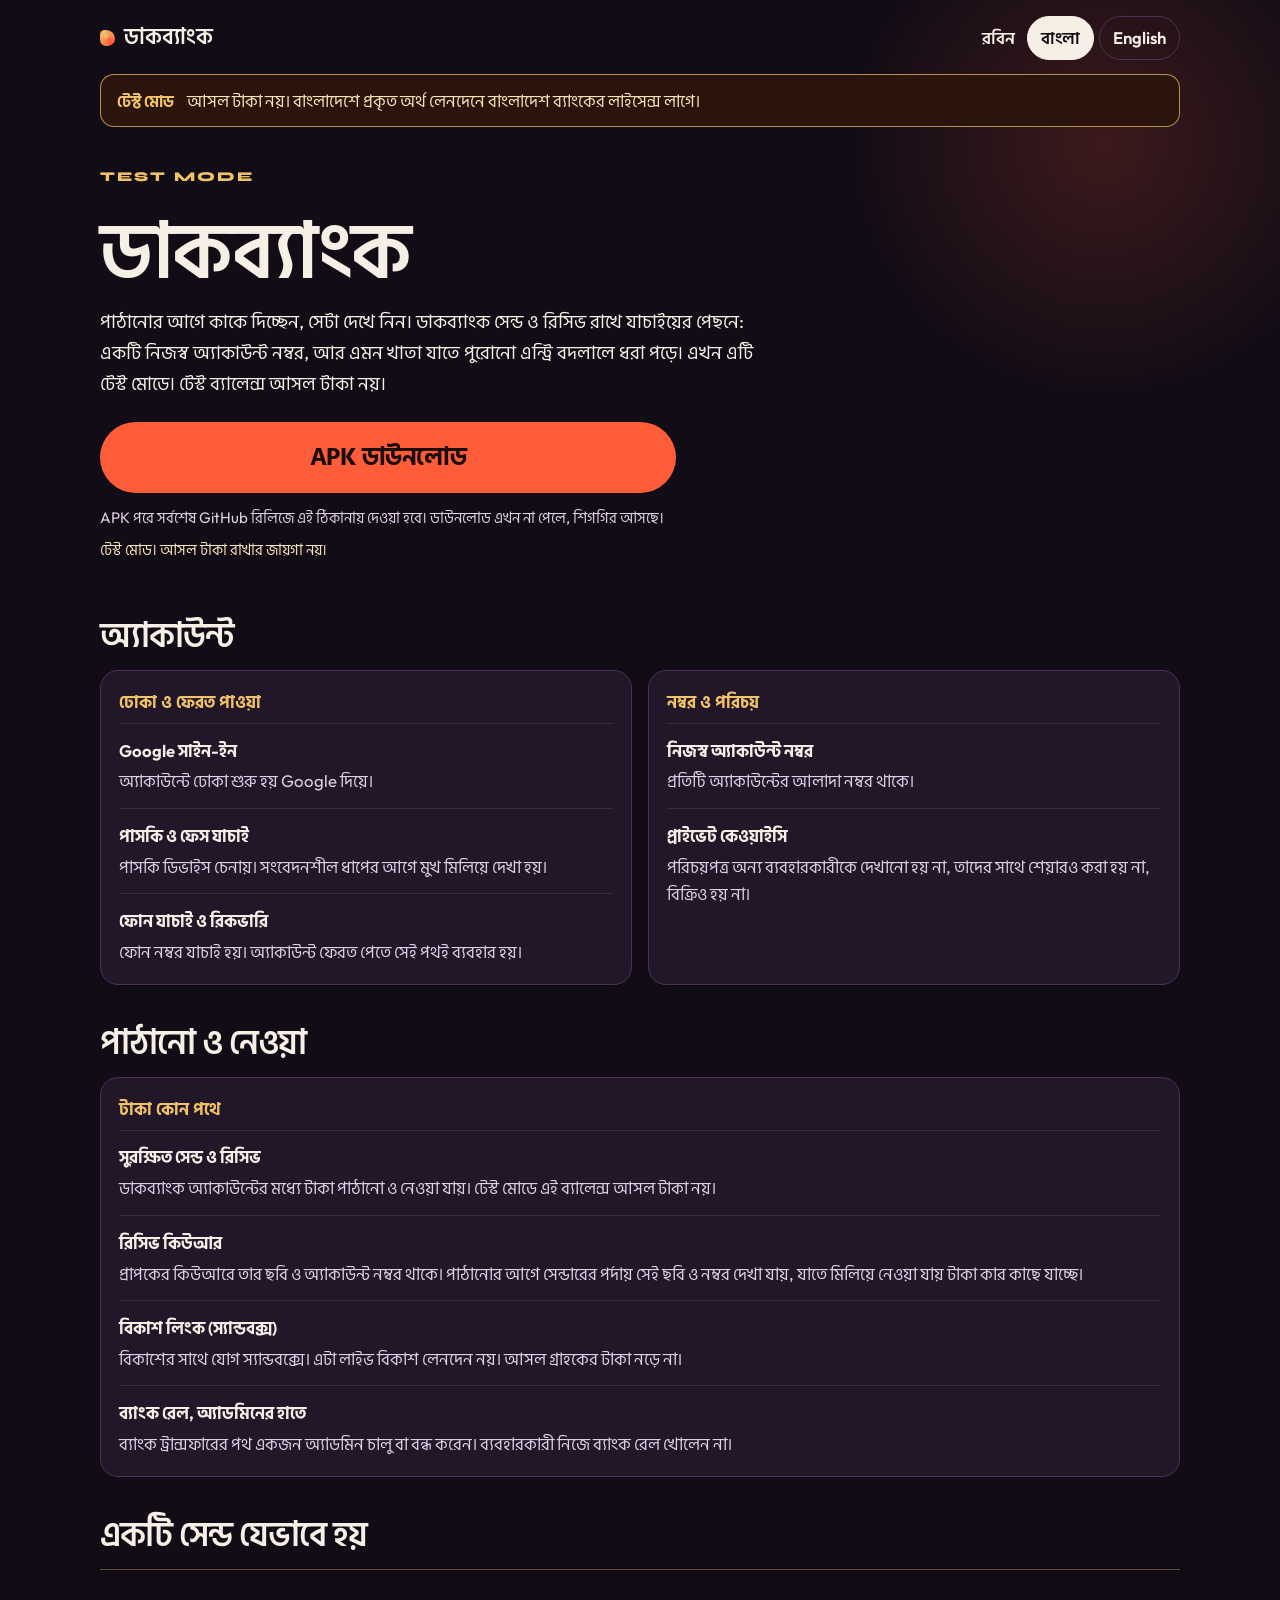
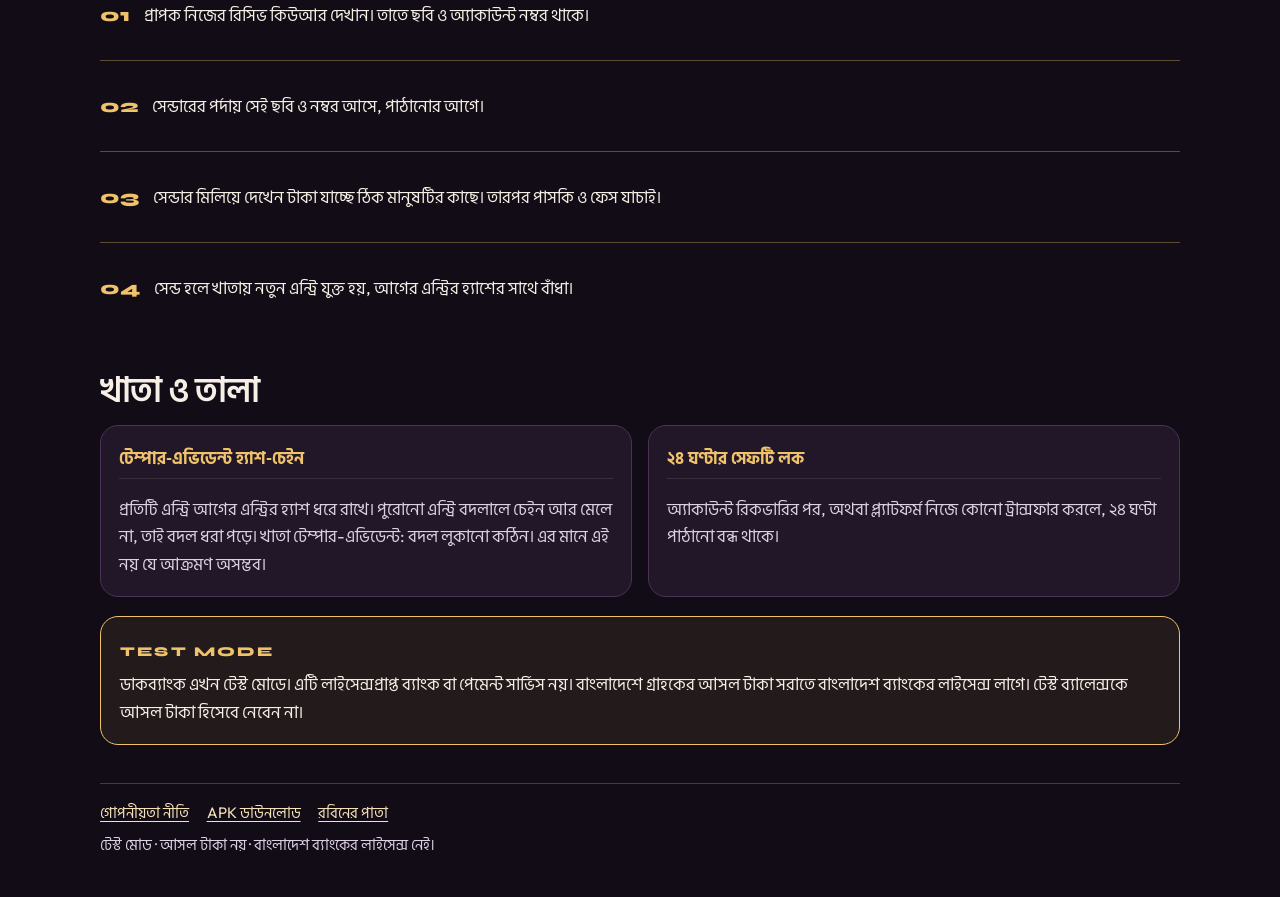
==== daqbank/index.html @ eb48aec7 "Add bilingual personal site and DaqBank pages Serve a plain HTML, CSS, and JavaScript GitHub Pages s" ====
<!DOCTYPE html>
<html lang="bn" data-lang="bn">
<head>
  <meta charset="utf-8">
  <meta name="viewport" content="width=device-width, initial-scale=1, viewport-fit=cover">
  <title>ডাকব্যাংক — টেস্ট মোড</title>
  <meta name="description" content="ডাকব্যাংক একটি টেস্ট-মোড অ্যান্ড্রয়েড অ্যাপ। আসল টাকা নয়। বাংলাদেশে প্রকৃত অর্থ লেনদেনে বাংলাদেশ ব্যাংকের লাইসেন্স লাগে।" data-desc-bn="ডাকব্যাংক একটি টেস্ট-মোড অ্যান্ড্রয়েড অ্যাপ। আসল টাকা নয়। বাংলাদেশে প্রকৃত অর্থ লেনদেনে বাংলাদেশ ব্যাংকের লাইসেন্স লাগে।" data-desc-en="DaqBank is a test-mode Android app. Not real money. Real money movement in Bangladesh needs a licence from Bangladesh Bank.">
  <meta name="referrer" content="strict-origin-when-cross-origin">
  <meta name="theme-color" content="#120c16">
  <meta name="robots" content="index,follow">
  <link rel="canonical" href="https://robinwebc.github.io/daqbank/">
  <meta property="og:type" content="website">
  <meta property="og:url" content="https://robinwebc.github.io/daqbank/">
  <meta property="og:title" content="ডাকব্যাংক — টেস্ট মোড" data-title-bn="ডাকব্যাংক — টেস্ট মোড" data-title-en="DaqBank — test mode">
  <meta property="og:description" content="ডাকব্যাংক একটি টেস্ট-মোড অ্যান্ড্রয়েড অ্যাপ। আসল টাকা নয়। বাংলাদেশে প্রকৃত অর্থ লেনদেনে বাংলাদেশ ব্যাংকের লাইসেন্স লাগে।" data-desc-bn="ডাকব্যাংক একটি টেস্ট-মোড অ্যান্ড্রয়েড অ্যাপ। আসল টাকা নয়। বাংলাদেশে প্রকৃত অর্থ লেনদেনে বাংলাদেশ ব্যাংকের লাইসেন্স লাগে।" data-desc-en="DaqBank is a test-mode Android app. Not real money. Real money movement in Bangladesh needs a licence from Bangladesh Bank.">
  <meta property="og:locale" content="bn_BD">
  <meta property="og:locale:alternate" content="en_US">
  <meta name="twitter:card" content="summary">
  <meta name="twitter:site" content="@robinwebc">
  <link rel="icon" href="favicon.svg" type="image/svg+xml">
  <link rel="preconnect" href="https://fonts.googleapis.com">
  <link rel="preconnect" href="https://fonts.gstatic.com" crossorigin>
  <link href="https://fonts.googleapis.com/css2?family=Hind+Siliguri:wght@400;500;600;700&family=Outfit:wght@400;500;600&family=Syne:wght@600;700;800&display=swap" rel="stylesheet">
  <link rel="stylesheet" href="../css/daqbank.css">
  <script>
    try {
      var saved = localStorage.getItem("robin-lang");
      if (saved === "en" || saved === "bn") {
        document.documentElement.setAttribute("data-lang", saved);
        document.documentElement.lang = saved;
      }
    } catch (e) {}
  </script>
  <script type="application/ld+json">
  {
    "@context": "https://schema.org",
    "@type": "SoftwareApplication",
    "name": "DaqBank",
    "alternateName": "ডাকব্যাংক",
    "applicationCategory": "FinanceApplication",
    "operatingSystem": "Android",
    "url": "https://robinwebc.github.io/daqbank/",
    "downloadUrl": "https://github.com/robinwebc/robinwebc.github.io/releases/latest/download/DaqBank.apk",
    "author": { "@type": "Person", "name": "Robin", "url": "https://github.com/robinwebc" },
    "description": "Test-mode Android app for sending and receiving money. Not licensed by Bangladesh Bank. Not real money.",
    "offers": { "@type": "Offer", "price": "0", "priceCurrency": "BDT" }
  }
  </script>
</head>
<body data-title-bn="ডাকব্যাংক — টেস্ট মোড" data-title-en="DaqBank — test mode">
  <a class="skip" href="#content">
    <span class="lang-bn" lang="bn">মূল অংশে যান</span>
    <span class="lang-en" lang="en">Skip to content</span>
  </a>
  <div class="wrap">
    <header class="top">
      <a class="brand" href="./">
        <span class="mark" aria-hidden="true"></span>
        <span class="lang-bn" lang="bn">ডাকব্যাংক</span>
        <span class="lang-en" lang="en">DaqBank</span>
      </a>
      <div class="top-actions">
        <a class="home-link" href="../">
          <span class="lang-bn" lang="bn">রবিন</span>
          <span class="lang-en" lang="en">Robin</span>
        </a>
        <div class="lang" role="group" aria-labelledby="lang-label">
          <span id="lang-label" class="visually-hidden">
            <span class="lang-bn" lang="bn">ভাষা</span>
            <span class="lang-en" lang="en">Language</span>
          </span>
          <button type="button" data-lang-set="bn" lang="bn" aria-pressed="true">বাংলা</button>
          <button type="button" data-lang-set="en" lang="en" aria-pressed="false">English</button>
        </div>
      </div>
    </header>

    <p class="test-banner">
      <strong>
        <span class="lang-bn" lang="bn">টেস্ট মোড</span>
        <span class="lang-en" lang="en">Test mode</span>
      </strong>
      <span>
        <span class="lang-bn" lang="bn">আসল টাকা নয়। বাংলাদেশে প্রকৃত অর্থ লেনদেনে বাংলাদেশ ব্যাংকের লাইসেন্স লাগে।</span>
        <span class="lang-en" lang="en">Not real money. Real money movement in Bangladesh needs a licence from Bangladesh Bank.</span>
      </span>
    </p>

    <main id="content">
      <section class="hero" aria-labelledby="daq-title">
        <p class="stamp">TEST MODE</p>
        <h1 id="daq-title">
          <span class="lang-bn" lang="bn">ডাকব্যাংক</span>
          <span class="lang-en" lang="en">DaqBank</span>
        </h1>
        <p class="lead">
          <span class="lang-bn" lang="bn">পাঠানোর আগে কাকে দিচ্ছেন, সেটা দেখে নিন। ডাকব্যাংক সেন্ড ও রিসিভ রাখে যাচাইয়ের পেছনে: একটি নিজস্ব অ্যাকাউন্ট নম্বর, আর এমন খাতা যাতে পুরোনো এন্ট্রি বদলালে ধরা পড়ে। এখন এটি টেস্ট মোডে। টেস্ট ব্যালেন্স আসল টাকা নয়।</span>
          <span class="lang-en" lang="en">See who you are paying before you send. DaqBank keeps send and receive behind verification, a unique account number, and a ledger that shows if an older entry was changed. It is in test mode. A test balance is not real money.</span>
        </p>
        <div class="cta" id="download">
          <a class="dl" href="https://github.com/robinwebc/robinwebc.github.io/releases/latest/download/DaqBank.apk" target="_blank" rel="noopener noreferrer" aria-describedby="dl-note dl-test">
            <span class="lang-bn" lang="bn">APK ডাউনলোড</span>
            <span class="lang-en" lang="en">Download APK</span>
          </a>
          <p class="note" id="dl-note">
            <span class="lang-bn" lang="bn">APK পরে সর্বশেষ GitHub রিলিজে এই ঠিকানায় দেওয়া হবে। ডাউনলোড এখন না পেলে, শিগগির আসছে।</span>
            <span class="lang-en" lang="en">The APK will be published on the latest GitHub release at this address. If the download is not available yet, it is coming soon.</span>
          </p>
          <p class="near" id="dl-test">
            <span class="lang-bn" lang="bn">টেস্ট মোড। আসল টাকা রাখার জায়গা নয়।</span>
            <span class="lang-en" lang="en">Test mode. Not a place to keep real money.</span>
          </p>
        </div>
      </section>

      <section aria-labelledby="account-region">
        <h2 id="account-region">
          <span class="lang-bn" lang="bn">অ্যাকাউন্ট</span>
          <span class="lang-en" lang="en">The account</span>
        </h2>
        <div class="groups">
          <article class="group">
            <h3>
              <span class="lang-bn" lang="bn">ঢোকা ও ফেরত পাওয়া</span>
              <span class="lang-en" lang="en">Entry and recovery</span>
            </h3>
            <ul>
              <li>
                <strong>
                  <span class="lang-bn" lang="bn">Google সাইন-ইন</span>
                  <span class="lang-en" lang="en">Google sign-in</span>
                </strong>
                <p>
                  <span class="lang-bn" lang="bn">অ্যাকাউন্টে ঢোকা শুরু হয় Google দিয়ে।</span>
                  <span class="lang-en" lang="en">Getting into the account starts with Google.</span>
                </p>
              </li>
              <li>
                <strong>
                  <span class="lang-bn" lang="bn">পাসকি ও ফেস যাচাই</span>
                  <span class="lang-en" lang="en">Passkey and face verification</span>
                </strong>
                <p>
                  <span class="lang-bn" lang="bn">পাসকি ডিভাইস চেনায়। সংবেদনশীল ধাপের আগে মুখ মিলিয়ে দেখা হয়।</span>
                  <span class="lang-en" lang="en">A passkey identifies the device. A face check runs before sensitive steps.</span>
                </p>
              </li>
              <li>
                <strong>
                  <span class="lang-bn" lang="bn">ফোন যাচাই ও রিকভারি</span>
                  <span class="lang-en" lang="en">Phone verification and recovery</span>
                </strong>
                <p>
                  <span class="lang-bn" lang="bn">ফোন নম্বর যাচাই হয়। অ্যাকাউন্ট ফেরত পেতে সেই পথই ব্যবহার হয়।</span>
                  <span class="lang-en" lang="en">The phone number is verified. The same path is used to recover the account.</span>
                </p>
              </li>
            </ul>
          </article>
          <article class="group">
            <h3>
              <span class="lang-bn" lang="bn">নম্বর ও পরিচয়</span>
              <span class="lang-en" lang="en">Number and identity</span>
            </h3>
            <ul>
              <li>
                <strong>
                  <span class="lang-bn" lang="bn">নিজস্ব অ্যাকাউন্ট নম্বর</span>
                  <span class="lang-en" lang="en">Unique account number</span>
                </strong>
                <p>
                  <span class="lang-bn" lang="bn">প্রতিটি অ্যাকাউন্টের আলাদা নম্বর থাকে।</span>
                  <span class="lang-en" lang="en">Each account has its own number.</span>
                </p>
              </li>
              <li>
                <strong>
                  <span class="lang-bn" lang="bn">প্রাইভেট কেওয়াইসি</span>
                  <span class="lang-en" lang="en">Private KYC</span>
                </strong>
                <p>
                  <span class="lang-bn" lang="bn">পরিচয়পত্র অন্য ব্যবহারকারীকে দেখানো হয় না, তাদের সাথে শেয়ারও করা হয় না, বিক্রিও হয় না।</span>
                  <span class="lang-en" lang="en">Identity documents are not shown to other users, not shared with them, and not sold.</span>
                </p>
              </li>
            </ul>
          </article>
        </div>
      </section>

      <section aria-labelledby="pay-region">
        <h2 id="pay-region">
          <span class="lang-bn" lang="bn">পাঠানো ও নেওয়া</span>
          <span class="lang-en" lang="en">Send and receive</span>
        </h2>
        <div class="groups">
          <article class="group wide">
            <h3>
              <span class="lang-bn" lang="bn">টাকা কোন পথে</span>
              <span class="lang-en" lang="en">How money moves</span>
            </h3>
            <ul>
              <li>
                <strong>
                  <span class="lang-bn" lang="bn">সুরক্ষিত সেন্ড ও রিসিভ</span>
                  <span class="lang-en" lang="en">Secure send and receive</span>
                </strong>
                <p>
                  <span class="lang-bn" lang="bn">ডাকব্যাংক অ্যাকাউন্টের মধ্যে টাকা পাঠানো ও নেওয়া যায়। টেস্ট মোডে এই ব্যালেন্স আসল টাকা নয়।</span>
                  <span class="lang-en" lang="en">Money can be sent and received between DaqBank accounts. In test mode that balance is not real money.</span>
                </p>
              </li>
              <li>
                <strong>
                  <span class="lang-bn" lang="bn">রিসিভ কিউআর</span>
                  <span class="lang-en" lang="en">Receive QR</span>
                </strong>
                <p>
                  <span class="lang-bn" lang="bn">প্রাপকের কিউআরে তার ছবি ও অ্যাকাউন্ট নম্বর থাকে। পাঠানোর আগে সেন্ডারের পর্দায় সেই ছবি ও নম্বর দেখা যায়, যাতে মিলিয়ে নেওয়া যায় টাকা কার কাছে যাচ্ছে।</span>
                  <span class="lang-en" lang="en">The receiver’s QR carries their photo and account number. The sender sees that photo and number before sending, so they can check who will receive the money.</span>
                </p>
              </li>
              <li>
                <strong>
                  <span class="lang-bn" lang="bn">বিকাশ লিংক (স্যান্ডবক্স)</span>
                  <span class="lang-en" lang="en">bKash link (sandbox)</span>
                </strong>
                <p>
                  <span class="lang-bn" lang="bn">বিকাশের সাথে যোগ স্যান্ডবক্সে। এটা লাইভ বিকাশ লেনদেন নয়। আসল গ্রাহকের টাকা নড়ে না।</span>
                  <span class="lang-en" lang="en">The bKash connection uses the sandbox. It is not live bKash money movement. Real customer funds do not move.</span>
                </p>
              </li>
              <li>
                <strong>
                  <span class="lang-bn" lang="bn">ব্যাংক রেল, অ্যাডমিনের হাতে</span>
                  <span class="lang-en" lang="en">Bank rails, controlled by an admin</span>
                </strong>
                <p>
                  <span class="lang-bn" lang="bn">ব্যাংক ট্রান্সফারের পথ একজন অ্যাডমিন চালু বা বন্ধ করেন। ব্যবহারকারী নিজে ব্যাংক রেল খোলেন না।</span>
                  <span class="lang-en" lang="en">An administrator turns bank transfer paths on or off. Users do not open those rails themselves.</span>
                </p>
              </li>
            </ul>
          </article>
        </div>
        <h2>
          <span class="lang-bn" lang="bn">একটি সেন্ড যেভাবে হয়</span>
          <span class="lang-en" lang="en">How a send works</span>
        </h2>
        <ol class="steps">
          <li>
            <span class="n">01</span>
            <p>
              <span class="lang-bn" lang="bn">প্রাপক নিজের রিসিভ কিউআর দেখান। তাতে ছবি ও অ্যাকাউন্ট নম্বর থাকে।</span>
              <span class="lang-en" lang="en">The receiver shows their receive QR. It carries their photo and account number.</span>
            </p>
          </li>
          <li>
            <span class="n">02</span>
            <p>
              <span class="lang-bn" lang="bn">সেন্ডারের পর্দায় সেই ছবি ও নম্বর আসে, পাঠানোর আগে।</span>
              <span class="lang-en" lang="en">That photo and number appear on the sender’s screen, before the send.</span>
            </p>
          </li>
          <li>
            <span class="n">03</span>
            <p>
              <span class="lang-bn" lang="bn">সেন্ডার মিলিয়ে দেখেন টাকা যাচ্ছে ঠিক মানুষটির কাছে। তারপর পাসকি ও ফেস যাচাই।</span>
              <span class="lang-en" lang="en">The sender checks the money is going to the right person. Then passkey and face verification.</span>
            </p>
          </li>
          <li>
            <span class="n">04</span>
            <p>
              <span class="lang-bn" lang="bn">সেন্ড হলে খাতায় নতুন এন্ট্রি যুক্ত হয়, আগের এন্ট্রির হ্যাশের সাথে বাঁধা।</span>
              <span class="lang-en" lang="en">After the send, the ledger adds an entry tied to the hash of the previous one.</span>
            </p>
          </li>
        </ol>
      </section>

      <section aria-labelledby="book-region">
        <h2 id="book-region">
          <span class="lang-bn" lang="bn">খাতা ও তালা</span>
          <span class="lang-en" lang="en">Ledger and lock</span>
        </h2>
        <div class="groups">
          <article class="group">
            <h3>
              <span class="lang-bn" lang="bn">টেম্পার-এভিডেন্ট হ্যাশ-চেইন</span>
              <span class="lang-en" lang="en">Tamper-evident hash chain</span>
            </h3>
            <ul>
              <li>
                <p>
                  <span class="lang-bn" lang="bn">প্রতিটি এন্ট্রি আগের এন্ট্রির হ্যাশ ধরে রাখে। পুরোনো এন্ট্রি বদলালে চেইন আর মেলে না, তাই বদল ধরা পড়ে। খাতা টেম্পার-এভিডেন্ট: বদল লুকানো কঠিন। এর মানে এই নয় যে আক্রমণ অসম্ভব।</span>
                  <span class="lang-en" lang="en">Each entry stores a hash tied to the previous entry. Change an older entry and the chain no longer matches, so the change can be seen. The ledger is tamper-evident: a change is hard to hide. That does not mean an attack is impossible.</span>
                </p>
              </li>
            </ul>
          </article>
          <article class="group">
            <h3>
              <span class="lang-bn" lang="bn">২৪ ঘণ্টার সেফটি লক</span>
              <span class="lang-en" lang="en">24-hour safety lock</span>
            </h3>
            <ul>
              <li>
                <p>
                  <span class="lang-bn" lang="bn">অ্যাকাউন্ট রিকভারির পর, অথবা প্ল্যাটফর্ম নিজে কোনো ট্রান্সফার করলে, ২৪ ঘণ্টা পাঠানো বন্ধ থাকে।</span>
                  <span class="lang-en" lang="en">After account recovery, or after a transfer carried out by the platform, sending stays locked for 24 hours.</span>
                </p>
              </li>
            </ul>
          </article>
        </div>
        <div class="callout">
          <p>
            <strong class="stamp">TEST MODE</strong>
          </p>
          <p>
            <span class="lang-bn" lang="bn">ডাকব্যাংক এখন টেস্ট মোডে। এটি লাইসেন্সপ্রাপ্ত ব্যাংক বা পেমেন্ট সার্ভিস নয়। বাংলাদেশে গ্রাহকের আসল টাকা সরাতে বাংলাদেশ ব্যাংকের লাইসেন্স লাগে। টেস্ট ব্যালেন্সকে আসল টাকা হিসেবে নেবেন না।</span>
            <span class="lang-en" lang="en">DaqBank is currently in test mode. It is not a licensed bank or payment service. Moving real customer money in Bangladesh requires a licence from Bangladesh Bank. Do not treat a test balance as real money.</span>
          </p>
        </div>
      </section>
    </main>

    <footer class="site-footer">
      <a href="privacy/">
        <span class="lang-bn" lang="bn">গোপনীয়তা নীতি</span>
        <span class="lang-en" lang="en">Privacy policy</span>
      </a>
      <a href="https://github.com/robinwebc/robinwebc.github.io/releases/latest/download/DaqBank.apk" target="_blank" rel="noopener noreferrer">
        <span class="lang-bn" lang="bn">APK ডাউনলোড</span>
        <span class="lang-en" lang="en">Download APK</span>
      </a>
      <a href="../">
        <span class="lang-bn" lang="bn">রবিনের পাতা</span>
        <span class="lang-en" lang="en">Robin’s page</span>
      </a>
      <p>
        <span class="lang-bn" lang="bn">টেস্ট মোড · আসল টাকা নয় · বাংলাদেশ ব্যাংকের লাইসেন্স নেই।</span>
        <span class="lang-en" lang="en">Test mode · not real money · not licensed by Bangladesh Bank.</span>
      </p>
    </footer>
  </div>
  <script src="../js/lang.js"></script>
</body>
</html>
---- css/daqbank.css ----
:root {
  --bg: #120c16;
  --card: #24182c;
  --line: #4a3356;
  --bone: #f6efe6;
  --muted: #ddd0e4;
  --gold: #f0c36a;
  --gold-2: #f6e2b8;
  --persimmon: #ff5c3a;
  --ink: #1a0c08;
  --policy: #f6efe6;
  --policy-ink: #1c1612;
  --policy-link: #7a2a1e;
  --display: "Syne", "Hind Siliguri", "Noto Sans Bengali", "Nirmala UI", sans-serif;
  --bn: "Hind Siliguri", "Noto Sans Bengali", "Nirmala UI", sans-serif;
  --sans: "Outfit", "Hind Siliguri", "Noto Sans Bengali", "Nirmala UI", "Segoe UI", sans-serif;
}

*,
*::before,
*::after { box-sizing: border-box; }

html { scroll-behavior: smooth; }

body {
  margin: 0;
  background: var(--bg);
  color: var(--bone);
  font-family: var(--sans);
  font-size: 1.05rem;
  line-height: 1.65;
  overflow-x: clip;
  text-rendering: optimizeLegibility;
}

body::before {
  content: "";
  position: fixed;
  top: -8rem;
  right: -6rem;
  width: 34rem;
  height: 34rem;
  background: radial-gradient(circle, rgba(255, 92, 58, 0.18), transparent 68%);
  pointer-events: none;
  z-index: 0;
}

html[data-lang="bn"] .lang-en { display: none; }
html[data-lang="en"] .lang-bn { display: none; }

a { color: var(--gold-2); text-underline-offset: 0.18em; }
a:hover { color: var(--gold); }

:focus-visible {
  outline: 2px solid var(--persimmon);
  outline-offset: 3px;
}

.skip {
  position: absolute;
  left: 0.75rem;
  top: 0.75rem;
  background: var(--persimmon);
  color: var(--ink);
  padding: 0.55rem 0.8rem;
  z-index: 5;
  transform: translateY(-160%);
  text-decoration: none;
  font-weight: 650;
}

.skip:focus { transform: none; }

.visually-hidden {
  position: absolute;
  width: 1px;
  height: 1px;
  padding: 0;
  margin: -1px;
  overflow: hidden;
  clip: rect(0, 0, 0, 0);
  white-space: nowrap;
  border: 0;
}

.wrap {
  position: relative;
  z-index: 1;
  width: min(1080px, calc(100% - 2rem));
  margin: 0 auto;
  padding-bottom: max(2.5rem, env(safe-area-inset-bottom));
}

.test-banner {
  display: flex;
  flex-wrap: wrap;
  gap: 0.35rem 0.8rem;
  align-items: baseline;
  margin: 0.85rem 0 0;
  padding: 0.75rem 1rem;
  background: #2a140c;
  border: 1px solid rgba(240, 195, 106, 0.7);
  border-radius: 14px;
  color: var(--gold-2);
}

.test-banner strong {
  color: var(--gold);
  letter-spacing: 0.08em;
  font-size: 0.82rem;
  text-transform: uppercase;
}

html[data-lang="bn"] .test-banner strong {
  letter-spacing: 0;
  text-transform: none;
  font-size: 1rem;
}

.top {
  display: flex;
  justify-content: space-between;
  align-items: center;
  gap: 1rem;
  padding-top: max(1rem, env(safe-area-inset-top));
}

.brand {
  display: inline-flex;
  align-items: center;
  gap: 0.55rem;
  color: var(--bone);
  text-decoration: none;
  font-size: 1.35rem;
  line-height: 1;
}

.brand .lang-en { font-family: var(--display); font-weight: 800; letter-spacing: -0.04em; }
.brand .lang-bn { font-family: var(--bn); font-weight: 600; }

.mark {
  width: 0.95rem;
  height: 0.95rem;
  border-radius: 35% 65% 55% 45%;
  background: conic-gradient(from 140deg, var(--persimmon), var(--gold), var(--persimmon));
  flex: none;
}

.top-actions {
  display: flex;
  align-items: center;
  gap: 0.75rem;
  flex-wrap: wrap;
  justify-content: flex-end;
}

.home-link {
  color: var(--bone);
  text-decoration: none;
  font-weight: 600;
  min-height: 44px;
  display: inline-flex;
  align-items: center;
}

.lang { display: flex; gap: 0.35rem; }

.lang button {
  appearance: none;
  border: 1px solid var(--line);
  background: transparent;
  color: var(--bone);
  font: inherit;
  font-weight: 600;
  min-height: 44px;
  padding: 0.3rem 0.8rem;
  border-radius: 999px;
  cursor: pointer;
}

html[data-lang="bn"] .lang button[data-lang-set="bn"],
html[data-lang="en"] .lang button[data-lang-set="en"] {
  background: var(--bone);
  color: var(--bg);
  border-color: var(--bone);
}

.hero { padding: 2.4rem 0 1rem; max-width: 44rem; }

.stamp {
  margin: 0 0 0.7rem;
  color: var(--gold);
  font-family: var(--display);
  font-weight: 800;
  letter-spacing: 0.16em;
  font-size: 0.84rem;
}

h1 {
  margin: 0;
  font-size: clamp(3.3rem, 8vw, 6rem);
  line-height: 0.92;
  letter-spacing: -0.045em;
}

h1 .lang-en { font-family: var(--display); font-weight: 800; }
h1 .lang-bn { font-family: var(--bn); font-weight: 600; letter-spacing: -0.02em; font-size: 0.82em; }

.lead {
  margin: 1rem 0 0;
  font-size: 1.16rem;
  max-width: 42rem;
  color: var(--bone);
}

.cta { margin-top: 1.5rem; max-width: 36rem; }

.dl {
  display: flex;
  align-items: center;
  justify-content: center;
  width: 100%;
  min-height: 4.4rem;
  padding: 0.8rem 1.4rem;
  border-radius: 999px;
  background: var(--persimmon);
  color: var(--ink);
  text-decoration: none;
  font-family: var(--display);
  font-size: clamp(1.25rem, 2.4vw, 1.55rem);
  font-weight: 800;
  letter-spacing: -0.02em;
}

.dl .lang-bn { font-family: var(--bn); font-weight: 650; }

.dl:hover { background: #ff734f; color: var(--ink); }

.note {
  margin: 0.75rem 0 0;
  color: var(--muted);
  font-size: 0.95rem;
}

.near {
  margin: 0.45rem 0 0;
  color: var(--gold-2);
  font-size: 0.95rem;
}

h2 {
  margin: 2.4rem 0 0.8rem;
  font-size: clamp(1.6rem, 3vw, 2.1rem);
  line-height: 1.15;
  letter-spacing: -0.03em;
}

h2 .lang-en { font-family: var(--display); font-weight: 750; }
h2 .lang-bn { font-family: var(--bn); font-weight: 600; }

.groups {
  display: grid;
  gap: 1rem;
}

.group {
  background: rgba(36, 24, 44, 0.92);
  border: 1px solid var(--line);
  border-radius: 18px;
  padding: 1.1rem 1.15rem 0.35rem;
}

.group h3 {
  margin: 0 0 0.35rem;
  font-size: 1.05rem;
  color: var(--gold);
  font-weight: 650;
}

.group h3 .lang-en { font-family: var(--display); letter-spacing: -0.02em; }
.group h3 .lang-bn { font-family: var(--bn); }

.group ul { list-style: none; margin: 0; padding: 0; }

.group li {
  padding: 0.8rem 0;
  border-top: 1px solid rgba(246, 239, 230, 0.1);
}

.group strong { display: block; font-weight: 650; }

.group p { margin: 0.2rem 0 0; color: var(--muted); }

.steps {
  list-style: none;
  margin: 0;
  padding: 0;
}

.steps li {
  display: grid;
  grid-template-columns: auto minmax(0, 1fr);
  gap: 0.9rem;
  align-items: baseline;
  padding: 0.9rem 0;
  border-top: 1px solid rgba(240, 195, 106, 0.35);
}

.steps .n {
  font-family: var(--display);
  color: var(--gold);
  font-weight: 800;
  font-size: 1.15rem;
}

.callout {
  margin-top: 1.2rem;
  padding: 1.15rem 1.2rem;
  border-radius: 18px;
  border: 1px solid var(--gold);
  background: rgba(240, 195, 106, 0.08);
}

.callout p { margin: 0.4rem 0 0; }
.callout p:first-child { margin-top: 0; }
.callout .stamp { margin: 0; }

.site-footer {
  margin-top: 2.4rem;
  padding-top: 1rem;
  border-top: 1px solid var(--line);
  display: flex;
  flex-wrap: wrap;
  gap: 0.45rem 1.1rem;
  align-items: center;
  color: var(--muted);
  font-size: 0.95rem;
}

.site-footer p { margin: 0; flex-basis: 100%; }

.policy-sheet {
  margin-top: 1.2rem;
  background: var(--policy);
  color: var(--policy-ink);
  border-radius: 22px;
  padding: clamp(1.2rem, 3vw, 2.4rem);
}

.policy-sheet a { color: var(--policy-link); }

.policy-sheet h1 {
  font-size: clamp(2.2rem, 5vw, 3.4rem);
  color: var(--policy-ink);
}

.policy-sheet .updated { margin: 0.6rem 0 0; color: #4a4038; }

.toc {
  display: flex;
  flex-wrap: wrap;
  gap: 0.4rem 0.9rem;
  margin: 1.2rem 0 0.4rem;
  padding: 0;
  list-style: none;
}

.toc a { font-weight: 600; }

.policy-sheet h2 {
  margin-top: 1.8rem;
  color: var(--policy-ink);
  font-size: 1.45rem;
}

.policy-sheet h2 .lang-en { font-family: var(--display); }
.policy-sheet h2 .lang-bn { font-family: var(--bn); }

.policy-sheet p,
.policy-sheet li { font-size: 1.02rem; }

.policy-sheet ul.plain { margin: 0.3rem 0 0; padding-left: 1.15rem; }
.policy-sheet li + li { margin-top: 0.35rem; }

::selection { background: var(--persimmon); color: var(--ink); }
.policy-sheet ::selection { background: #efc7b8; color: var(--policy-ink); }

@media (min-width: 860px) {
  .groups { grid-template-columns: 1fr 1fr; }
  .group.wide { grid-column: 1 / -1; }
  .dl { width: auto; min-width: 18rem; padding-inline: 2.2rem; }
}

@media (max-width: 640px) {
  .top { align-items: flex-start; }
  .top-actions { width: 100%; justify-content: space-between; }
}

@media (prefers-reduced-motion: reduce) {
  html { scroll-behavior: auto; }
}

@media print {
  body { background: white; color: black; }
  body::before { display: none; }
  .lang, .skip, .dl { display: none !important; }
  .policy-sheet { border: 1px solid #ccc; }
}
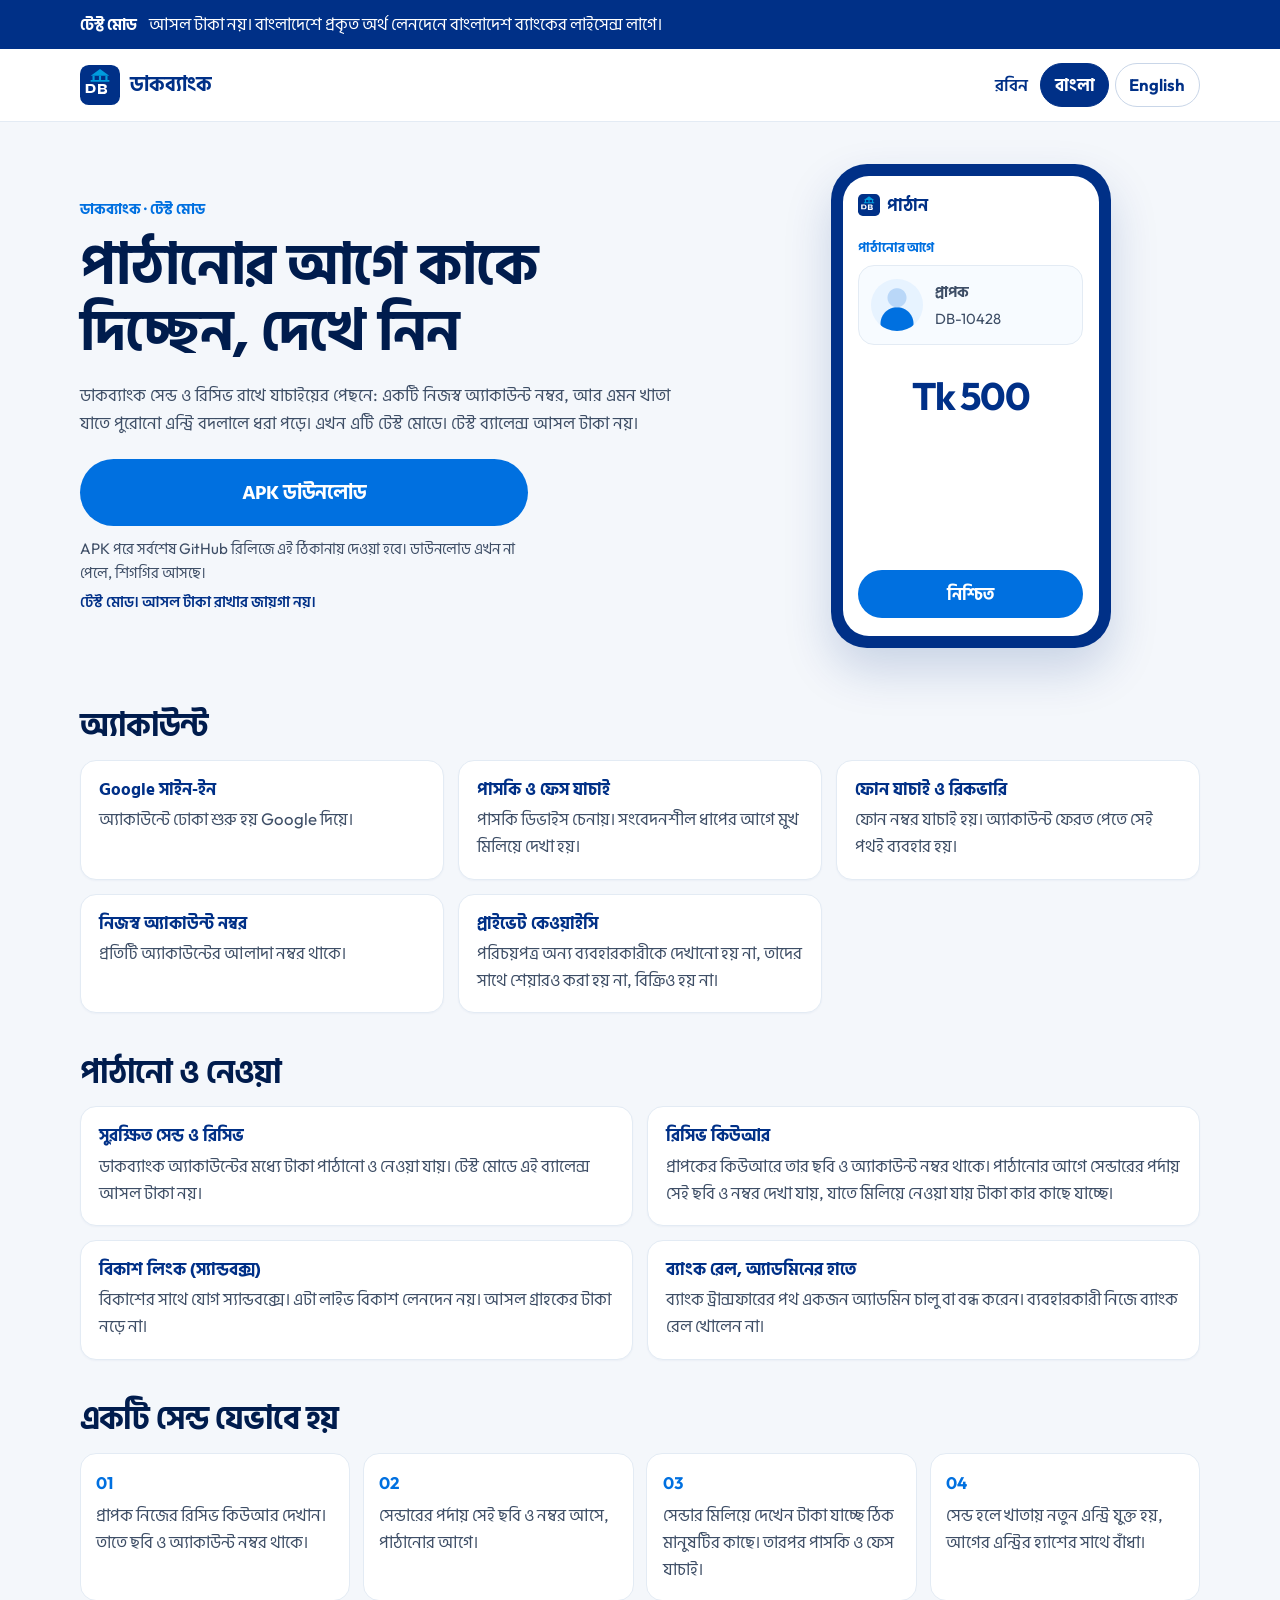
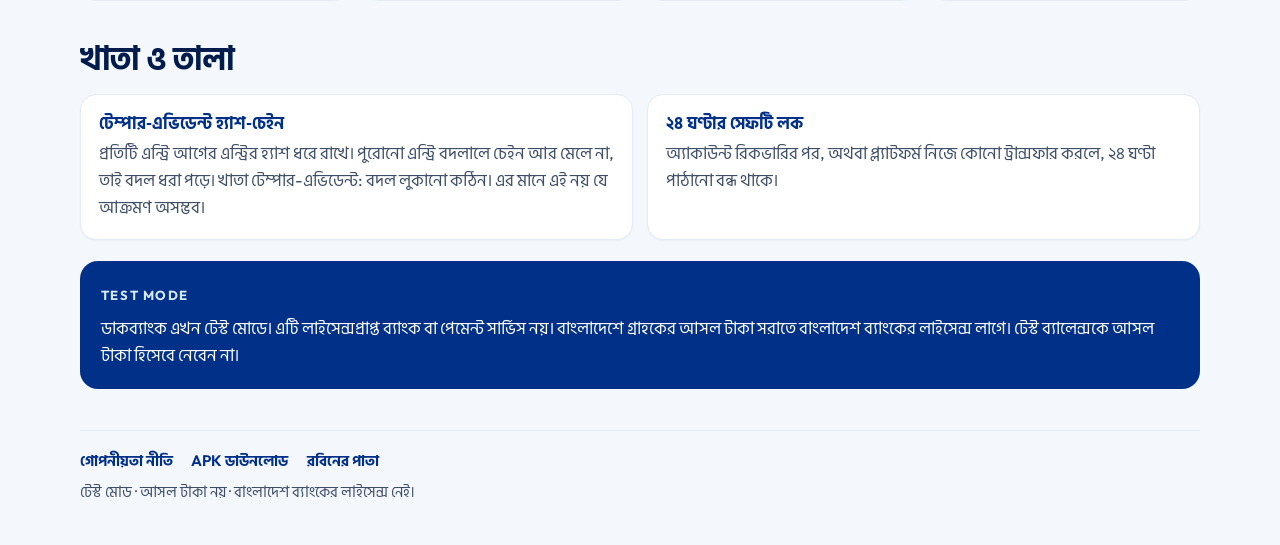
==== commit 9facec3c: "Restyle DaqBank pages in navy and blue Give the product and privacy pages a light layout with a DB b" ====
--- a/daqbank/index.html
+++ b/daqbank/index.html
@@ -6,7 +6,7 @@
   <title>ডাকব্যাংক — টেস্ট মোড</title>
   <meta name="description" content="ডাকব্যাংক একটি টেস্ট-মোড অ্যান্ড্রয়েড অ্যাপ। আসল টাকা নয়। বাংলাদেশে প্রকৃত অর্থ লেনদেনে বাংলাদেশ ব্যাংকের লাইসেন্স লাগে।" data-desc-bn="ডাকব্যাংক একটি টেস্ট-মোড অ্যান্ড্রয়েড অ্যাপ। আসল টাকা নয়। বাংলাদেশে প্রকৃত অর্থ লেনদেনে বাংলাদেশ ব্যাংকের লাইসেন্স লাগে।" data-desc-en="DaqBank is a test-mode Android app. Not real money. Real money movement in Bangladesh needs a licence from Bangladesh Bank.">
   <meta name="referrer" content="strict-origin-when-cross-origin">
-  <meta name="theme-color" content="#120c16">
+  <meta name="theme-color" content="#003087">
   <meta name="robots" content="index,follow">
   <link rel="canonical" href="https://robinwebc.github.io/daqbank/">
   <meta property="og:type" content="website">
@@ -20,7 +20,7 @@
   <link rel="icon" href="favicon.svg" type="image/svg+xml">
   <link rel="preconnect" href="https://fonts.googleapis.com">
   <link rel="preconnect" href="https://fonts.gstatic.com" crossorigin>
-  <link href="https://fonts.googleapis.com/css2?family=Hind+Siliguri:wght@400;500;600;700&family=Outfit:wght@400;500;600&family=Syne:wght@600;700;800&display=swap" rel="stylesheet">
+  <link href="https://fonts.googleapis.com/css2?family=Hind+Siliguri:wght@400;500;600;700&family=Outfit:wght@400;500;600;700&display=swap" rel="stylesheet">
   <link rel="stylesheet" href="../css/daqbank.css">
   <script>
     try {
@@ -52,10 +52,20 @@
     <span class="lang-bn" lang="bn">মূল অংশে যান</span>
     <span class="lang-en" lang="en">Skip to content</span>
   </a>
-  <div class="wrap">
-    <header class="top">
+  <p class="test-banner">
+    <strong>
+      <span class="lang-bn" lang="bn">টেস্ট মোড</span>
+      <span class="lang-en" lang="en">Test mode</span>
+    </strong>
+    <span>
+      <span class="lang-bn" lang="bn">আসল টাকা নয়। বাংলাদেশে প্রকৃত অর্থ লেনদেনে বাংলাদেশ ব্যাংকের লাইসেন্স লাগে।</span>
+      <span class="lang-en" lang="en">Not real money. Real money movement in Bangladesh needs a licence from Bangladesh Bank.</span>
+    </span>
+  </p>
+  <header class="top">
+    <div class="bar">
       <a class="brand" href="./">
-        <span class="mark" aria-hidden="true"></span>
+        <img class="logo" src="favicon.svg" width="40" height="40" alt="">
         <span class="lang-bn" lang="bn">ডাকব্যাংক</span>
         <span class="lang-en" lang="en">DaqBank</span>
       </a>
@@ -73,43 +83,67 @@
           <button type="button" data-lang-set="en" lang="en" aria-pressed="false">English</button>
         </div>
       </div>
-    </header>
-
-    <p class="test-banner">
-      <strong>
-        <span class="lang-bn" lang="bn">টেস্ট মোড</span>
-        <span class="lang-en" lang="en">Test mode</span>
-      </strong>
-      <span>
-        <span class="lang-bn" lang="bn">আসল টাকা নয়। বাংলাদেশে প্রকৃত অর্থ লেনদেনে বাংলাদেশ ব্যাংকের লাইসেন্স লাগে।</span>
-        <span class="lang-en" lang="en">Not real money. Real money movement in Bangladesh needs a licence from Bangladesh Bank.</span>
-      </span>
-    </p>
-
+    </div>
+  </header>
+
+  <div class="wrap">
     <main id="content">
       <section class="hero" aria-labelledby="daq-title">
-        <p class="stamp">TEST MODE</p>
-        <h1 id="daq-title">
-          <span class="lang-bn" lang="bn">ডাকব্যাংক</span>
-          <span class="lang-en" lang="en">DaqBank</span>
-        </h1>
-        <p class="lead">
-          <span class="lang-bn" lang="bn">পাঠানোর আগে কাকে দিচ্ছেন, সেটা দেখে নিন। ডাকব্যাংক সেন্ড ও রিসিভ রাখে যাচাইয়ের পেছনে: একটি নিজস্ব অ্যাকাউন্ট নম্বর, আর এমন খাতা যাতে পুরোনো এন্ট্রি বদলালে ধরা পড়ে। এখন এটি টেস্ট মোডে। টেস্ট ব্যালেন্স আসল টাকা নয়।</span>
-          <span class="lang-en" lang="en">See who you are paying before you send. DaqBank keeps send and receive behind verification, a unique account number, and a ledger that shows if an older entry was changed. It is in test mode. A test balance is not real money.</span>
-        </p>
-        <div class="cta" id="download">
-          <a class="dl" href="https://github.com/robinwebc/robinwebc.github.io/releases/latest/download/DaqBank.apk" target="_blank" rel="noopener noreferrer" aria-describedby="dl-note dl-test">
-            <span class="lang-bn" lang="bn">APK ডাউনলোড</span>
-            <span class="lang-en" lang="en">Download APK</span>
-          </a>
-          <p class="note" id="dl-note">
-            <span class="lang-bn" lang="bn">APK পরে সর্বশেষ GitHub রিলিজে এই ঠিকানায় দেওয়া হবে। ডাউনলোড এখন না পেলে, শিগগির আসছে।</span>
-            <span class="lang-en" lang="en">The APK will be published on the latest GitHub release at this address. If the download is not available yet, it is coming soon.</span>
+        <div>
+          <p class="kicker">
+            <span class="lang-bn" lang="bn">ডাকব্যাংক · টেস্ট মোড</span>
+            <span class="lang-en" lang="en">DaqBank · Test mode</span>
           </p>
-          <p class="near" id="dl-test">
-            <span class="lang-bn" lang="bn">টেস্ট মোড। আসল টাকা রাখার জায়গা নয়।</span>
-            <span class="lang-en" lang="en">Test mode. Not a place to keep real money.</span>
+          <h1 id="daq-title">
+            <span class="lang-bn" lang="bn">পাঠানোর আগে কাকে দিচ্ছেন, দেখে নিন</span>
+            <span class="lang-en" lang="en">See who you are paying before you send</span>
+          </h1>
+          <p class="lead">
+            <span class="lang-bn" lang="bn">ডাকব্যাংক সেন্ড ও রিসিভ রাখে যাচাইয়ের পেছনে: একটি নিজস্ব অ্যাকাউন্ট নম্বর, আর এমন খাতা যাতে পুরোনো এন্ট্রি বদলালে ধরা পড়ে। এখন এটি টেস্ট মোডে। টেস্ট ব্যালেন্স আসল টাকা নয়।</span>
+            <span class="lang-en" lang="en">DaqBank keeps send and receive behind verification, a unique account number, and a ledger that shows if an older entry was changed. It is in test mode. A test balance is not real money.</span>
           </p>
+          <div class="cta" id="download">
+            <a class="dl" href="https://github.com/robinwebc/robinwebc.github.io/releases/latest/download/DaqBank.apk" target="_blank" rel="noopener noreferrer" aria-describedby="dl-note dl-test">
+              <span class="lang-bn" lang="bn">APK ডাউনলোড</span>
+              <span class="lang-en" lang="en">Download APK</span>
+            </a>
+            <p class="note" id="dl-note">
+              <span class="lang-bn" lang="bn">APK পরে সর্বশেষ GitHub রিলিজে এই ঠিকানায় দেওয়া হবে। ডাউনলোড এখন না পেলে, শিগগির আসছে।</span>
+              <span class="lang-en" lang="en">The APK will be published on the latest GitHub release at this address. If the download is not available yet, it is coming soon.</span>
+            </p>
+            <p class="near" id="dl-test">
+              <span class="lang-bn" lang="bn">টেস্ট মোড। আসল টাকা রাখার জায়গা নয়।</span>
+              <span class="lang-en" lang="en">Test mode. Not a place to keep real money.</span>
+            </p>
+          </div>
+        </div>
+        <div class="phone" aria-hidden="true">
+          <div class="screen">
+            <div class="screen-bar">
+              <img src="favicon.svg" width="22" height="22" alt="">
+              <span class="lang-bn" lang="bn">পাঠান</span>
+              <span class="lang-en" lang="en">Send</span>
+            </div>
+            <p class="screen-kicker">
+              <span class="lang-bn" lang="bn">পাঠানোর আগে</span>
+              <span class="lang-en" lang="en">Before you send</span>
+            </p>
+            <div class="who">
+              <span class="who-photo"></span>
+              <div>
+                <strong>
+                  <span class="lang-bn" lang="bn">প্রাপক</span>
+                  <span class="lang-en" lang="en">Receiver</span>
+                </strong>
+                <span>DB-10428</span>
+              </div>
+            </div>
+            <p class="amt">Tk 500</p>
+            <div class="screen-btn">
+              <span class="lang-bn" lang="bn">নিশ্চিত</span>
+              <span class="lang-en" lang="en">Confirm</span>
+            </div>
+          </div>
         </div>
       </section>
 
@@ -118,72 +152,56 @@
           <span class="lang-bn" lang="bn">অ্যাকাউন্ট</span>
           <span class="lang-en" lang="en">The account</span>
         </h2>
-        <div class="groups">
-          <article class="group">
-            <h3>
-              <span class="lang-bn" lang="bn">ঢোকা ও ফেরত পাওয়া</span>
-              <span class="lang-en" lang="en">Entry and recovery</span>
-            </h3>
-            <ul>
-              <li>
-                <strong>
-                  <span class="lang-bn" lang="bn">Google সাইন-ইন</span>
-                  <span class="lang-en" lang="en">Google sign-in</span>
-                </strong>
-                <p>
-                  <span class="lang-bn" lang="bn">অ্যাকাউন্টে ঢোকা শুরু হয় Google দিয়ে।</span>
-                  <span class="lang-en" lang="en">Getting into the account starts with Google.</span>
-                </p>
-              </li>
-              <li>
-                <strong>
-                  <span class="lang-bn" lang="bn">পাসকি ও ফেস যাচাই</span>
-                  <span class="lang-en" lang="en">Passkey and face verification</span>
-                </strong>
-                <p>
-                  <span class="lang-bn" lang="bn">পাসকি ডিভাইস চেনায়। সংবেদনশীল ধাপের আগে মুখ মিলিয়ে দেখা হয়।</span>
-                  <span class="lang-en" lang="en">A passkey identifies the device. A face check runs before sensitive steps.</span>
-                </p>
-              </li>
-              <li>
-                <strong>
-                  <span class="lang-bn" lang="bn">ফোন যাচাই ও রিকভারি</span>
-                  <span class="lang-en" lang="en">Phone verification and recovery</span>
-                </strong>
-                <p>
-                  <span class="lang-bn" lang="bn">ফোন নম্বর যাচাই হয়। অ্যাকাউন্ট ফেরত পেতে সেই পথই ব্যবহার হয়।</span>
-                  <span class="lang-en" lang="en">The phone number is verified. The same path is used to recover the account.</span>
-                </p>
-              </li>
-            </ul>
-          </article>
-          <article class="group">
-            <h3>
-              <span class="lang-bn" lang="bn">নম্বর ও পরিচয়</span>
-              <span class="lang-en" lang="en">Number and identity</span>
-            </h3>
-            <ul>
-              <li>
-                <strong>
-                  <span class="lang-bn" lang="bn">নিজস্ব অ্যাকাউন্ট নম্বর</span>
-                  <span class="lang-en" lang="en">Unique account number</span>
-                </strong>
-                <p>
-                  <span class="lang-bn" lang="bn">প্রতিটি অ্যাকাউন্টের আলাদা নম্বর থাকে।</span>
-                  <span class="lang-en" lang="en">Each account has its own number.</span>
-                </p>
-              </li>
-              <li>
-                <strong>
-                  <span class="lang-bn" lang="bn">প্রাইভেট কেওয়াইসি</span>
-                  <span class="lang-en" lang="en">Private KYC</span>
-                </strong>
-                <p>
-                  <span class="lang-bn" lang="bn">পরিচয়পত্র অন্য ব্যবহারকারীকে দেখানো হয় না, তাদের সাথে শেয়ারও করা হয় না, বিক্রিও হয় না।</span>
-                  <span class="lang-en" lang="en">Identity documents are not shown to other users, not shared with them, and not sold.</span>
-                </p>
-              </li>
-            </ul>
+        <div class="cards">
+          <article class="card">
+            <h3>
+              <span class="lang-bn" lang="bn">Google সাইন-ইন</span>
+              <span class="lang-en" lang="en">Google sign-in</span>
+            </h3>
+            <p>
+              <span class="lang-bn" lang="bn">অ্যাকাউন্টে ঢোকা শুরু হয় Google দিয়ে।</span>
+              <span class="lang-en" lang="en">Getting into the account starts with Google.</span>
+            </p>
+          </article>
+          <article class="card">
+            <h3>
+              <span class="lang-bn" lang="bn">পাসকি ও ফেস যাচাই</span>
+              <span class="lang-en" lang="en">Passkey and face verification</span>
+            </h3>
+            <p>
+              <span class="lang-bn" lang="bn">পাসকি ডিভাইস চেনায়। সংবেদনশীল ধাপের আগে মুখ মিলিয়ে দেখা হয়।</span>
+              <span class="lang-en" lang="en">A passkey identifies the device. A face check runs before sensitive steps.</span>
+            </p>
+          </article>
+          <article class="card">
+            <h3>
+              <span class="lang-bn" lang="bn">ফোন যাচাই ও রিকভারি</span>
+              <span class="lang-en" lang="en">Phone verification and recovery</span>
+            </h3>
+            <p>
+              <span class="lang-bn" lang="bn">ফোন নম্বর যাচাই হয়। অ্যাকাউন্ট ফেরত পেতে সেই পথই ব্যবহার হয়।</span>
+              <span class="lang-en" lang="en">The phone number is verified. The same path is used to recover the account.</span>
+            </p>
+          </article>
+          <article class="card">
+            <h3>
+              <span class="lang-bn" lang="bn">নিজস্ব অ্যাকাউন্ট নম্বর</span>
+              <span class="lang-en" lang="en">Unique account number</span>
+            </h3>
+            <p>
+              <span class="lang-bn" lang="bn">প্রতিটি অ্যাকাউন্টের আলাদা নম্বর থাকে।</span>
+              <span class="lang-en" lang="en">Each account has its own number.</span>
+            </p>
+          </article>
+          <article class="card">
+            <h3>
+              <span class="lang-bn" lang="bn">প্রাইভেট কেওয়াইসি</span>
+              <span class="lang-en" lang="en">Private KYC</span>
+            </h3>
+            <p>
+              <span class="lang-bn" lang="bn">পরিচয়পত্র অন্য ব্যবহারকারীকে দেখানো হয় না, তাদের সাথে শেয়ারও করা হয় না, বিক্রিও হয় না।</span>
+              <span class="lang-en" lang="en">Identity documents are not shown to other users, not shared with them, and not sold.</span>
+            </p>
           </article>
         </div>
       </section>
@@ -193,54 +211,46 @@
           <span class="lang-bn" lang="bn">পাঠানো ও নেওয়া</span>
           <span class="lang-en" lang="en">Send and receive</span>
         </h2>
-        <div class="groups">
-          <article class="group wide">
-            <h3>
-              <span class="lang-bn" lang="bn">টাকা কোন পথে</span>
-              <span class="lang-en" lang="en">How money moves</span>
-            </h3>
-            <ul>
-              <li>
-                <strong>
-                  <span class="lang-bn" lang="bn">সুরক্ষিত সেন্ড ও রিসিভ</span>
-                  <span class="lang-en" lang="en">Secure send and receive</span>
-                </strong>
-                <p>
-                  <span class="lang-bn" lang="bn">ডাকব্যাংক অ্যাকাউন্টের মধ্যে টাকা পাঠানো ও নেওয়া যায়। টেস্ট মোডে এই ব্যালেন্স আসল টাকা নয়।</span>
-                  <span class="lang-en" lang="en">Money can be sent and received between DaqBank accounts. In test mode that balance is not real money.</span>
-                </p>
-              </li>
-              <li>
-                <strong>
-                  <span class="lang-bn" lang="bn">রিসিভ কিউআর</span>
-                  <span class="lang-en" lang="en">Receive QR</span>
-                </strong>
-                <p>
-                  <span class="lang-bn" lang="bn">প্রাপকের কিউআরে তার ছবি ও অ্যাকাউন্ট নম্বর থাকে। পাঠানোর আগে সেন্ডারের পর্দায় সেই ছবি ও নম্বর দেখা যায়, যাতে মিলিয়ে নেওয়া যায় টাকা কার কাছে যাচ্ছে।</span>
-                  <span class="lang-en" lang="en">The receiver’s QR carries their photo and account number. The sender sees that photo and number before sending, so they can check who will receive the money.</span>
-                </p>
-              </li>
-              <li>
-                <strong>
-                  <span class="lang-bn" lang="bn">বিকাশ লিংক (স্যান্ডবক্স)</span>
-                  <span class="lang-en" lang="en">bKash link (sandbox)</span>
-                </strong>
-                <p>
-                  <span class="lang-bn" lang="bn">বিকাশের সাথে যোগ স্যান্ডবক্সে। এটা লাইভ বিকাশ লেনদেন নয়। আসল গ্রাহকের টাকা নড়ে না।</span>
-                  <span class="lang-en" lang="en">The bKash connection uses the sandbox. It is not live bKash money movement. Real customer funds do not move.</span>
-                </p>
-              </li>
-              <li>
-                <strong>
-                  <span class="lang-bn" lang="bn">ব্যাংক রেল, অ্যাডমিনের হাতে</span>
-                  <span class="lang-en" lang="en">Bank rails, controlled by an admin</span>
-                </strong>
-                <p>
-                  <span class="lang-bn" lang="bn">ব্যাংক ট্রান্সফারের পথ একজন অ্যাডমিন চালু বা বন্ধ করেন। ব্যবহারকারী নিজে ব্যাংক রেল খোলেন না।</span>
-                  <span class="lang-en" lang="en">An administrator turns bank transfer paths on or off. Users do not open those rails themselves.</span>
-                </p>
-              </li>
-            </ul>
+        <div class="cards">
+          <article class="card">
+            <h3>
+              <span class="lang-bn" lang="bn">সুরক্ষিত সেন্ড ও রিসিভ</span>
+              <span class="lang-en" lang="en">Secure send and receive</span>
+            </h3>
+            <p>
+              <span class="lang-bn" lang="bn">ডাকব্যাংক অ্যাকাউন্টের মধ্যে টাকা পাঠানো ও নেওয়া যায়। টেস্ট মোডে এই ব্যালেন্স আসল টাকা নয়।</span>
+              <span class="lang-en" lang="en">Money can be sent and received between DaqBank accounts. In test mode that balance is not real money.</span>
+            </p>
+          </article>
+          <article class="card">
+            <h3>
+              <span class="lang-bn" lang="bn">রিসিভ কিউআর</span>
+              <span class="lang-en" lang="en">Receive QR</span>
+            </h3>
+            <p>
+              <span class="lang-bn" lang="bn">প্রাপকের কিউআরে তার ছবি ও অ্যাকাউন্ট নম্বর থাকে। পাঠানোর আগে সেন্ডারের পর্দায় সেই ছবি ও নম্বর দেখা যায়, যাতে মিলিয়ে নেওয়া যায় টাকা কার কাছে যাচ্ছে।</span>
+              <span class="lang-en" lang="en">The receiver’s QR carries their photo and account number. The sender sees that photo and number before sending, so they can check who will receive the money.</span>
+            </p>
+          </article>
+          <article class="card">
+            <h3>
+              <span class="lang-bn" lang="bn">বিকাশ লিংক (স্যান্ডবক্স)</span>
+              <span class="lang-en" lang="en">bKash link (sandbox)</span>
+            </h3>
+            <p>
+              <span class="lang-bn" lang="bn">বিকাশের সাথে যোগ স্যান্ডবক্সে। এটা লাইভ বিকাশ লেনদেন নয়। আসল গ্রাহকের টাকা নড়ে না।</span>
+              <span class="lang-en" lang="en">The bKash connection uses the sandbox. It is not live bKash money movement. Real customer funds do not move.</span>
+            </p>
+          </article>
+          <article class="card">
+            <h3>
+              <span class="lang-bn" lang="bn">ব্যাংক রেল, অ্যাডমিনের হাতে</span>
+              <span class="lang-en" lang="en">Bank rails, controlled by an admin</span>
+            </h3>
+            <p>
+              <span class="lang-bn" lang="bn">ব্যাংক ট্রান্সফারের পথ একজন অ্যাডমিন চালু বা বন্ধ করেন। ব্যবহারকারী নিজে ব্যাংক রেল খোলেন না।</span>
+              <span class="lang-en" lang="en">An administrator turns bank transfer paths on or off. Users do not open those rails themselves.</span>
+            </p>
           </article>
         </div>
         <h2>
@@ -284,40 +294,30 @@
           <span class="lang-bn" lang="bn">খাতা ও তালা</span>
           <span class="lang-en" lang="en">Ledger and lock</span>
         </h2>
-        <div class="groups">
-          <article class="group">
+        <div class="cards">
+          <article class="card">
             <h3>
               <span class="lang-bn" lang="bn">টেম্পার-এভিডেন্ট হ্যাশ-চেইন</span>
               <span class="lang-en" lang="en">Tamper-evident hash chain</span>
             </h3>
-            <ul>
-              <li>
-                <p>
-                  <span class="lang-bn" lang="bn">প্রতিটি এন্ট্রি আগের এন্ট্রির হ্যাশ ধরে রাখে। পুরোনো এন্ট্রি বদলালে চেইন আর মেলে না, তাই বদল ধরা পড়ে। খাতা টেম্পার-এভিডেন্ট: বদল লুকানো কঠিন। এর মানে এই নয় যে আক্রমণ অসম্ভব।</span>
-                  <span class="lang-en" lang="en">Each entry stores a hash tied to the previous entry. Change an older entry and the chain no longer matches, so the change can be seen. The ledger is tamper-evident: a change is hard to hide. That does not mean an attack is impossible.</span>
-                </p>
-              </li>
-            </ul>
-          </article>
-          <article class="group">
+            <p>
+              <span class="lang-bn" lang="bn">প্রতিটি এন্ট্রি আগের এন্ট্রির হ্যাশ ধরে রাখে। পুরোনো এন্ট্রি বদলালে চেইন আর মেলে না, তাই বদল ধরা পড়ে। খাতা টেম্পার-এভিডেন্ট: বদল লুকানো কঠিন। এর মানে এই নয় যে আক্রমণ অসম্ভব।</span>
+              <span class="lang-en" lang="en">Each entry stores a hash tied to the previous entry. Change an older entry and the chain no longer matches, so the change can be seen. The ledger is tamper-evident: a change is hard to hide. That does not mean an attack is impossible.</span>
+            </p>
+          </article>
+          <article class="card">
             <h3>
               <span class="lang-bn" lang="bn">২৪ ঘণ্টার সেফটি লক</span>
               <span class="lang-en" lang="en">24-hour safety lock</span>
             </h3>
-            <ul>
-              <li>
-                <p>
-                  <span class="lang-bn" lang="bn">অ্যাকাউন্ট রিকভারির পর, অথবা প্ল্যাটফর্ম নিজে কোনো ট্রান্সফার করলে, ২৪ ঘণ্টা পাঠানো বন্ধ থাকে।</span>
-                  <span class="lang-en" lang="en">After account recovery, or after a transfer carried out by the platform, sending stays locked for 24 hours.</span>
-                </p>
-              </li>
-            </ul>
+            <p>
+              <span class="lang-bn" lang="bn">অ্যাকাউন্ট রিকভারির পর, অথবা প্ল্যাটফর্ম নিজে কোনো ট্রান্সফার করলে, ২৪ ঘণ্টা পাঠানো বন্ধ থাকে।</span>
+              <span class="lang-en" lang="en">After account recovery, or after a transfer carried out by the platform, sending stays locked for 24 hours.</span>
+            </p>
           </article>
         </div>
         <div class="callout">
-          <p>
-            <strong class="stamp">TEST MODE</strong>
-          </p>
+          <p><strong class="stamp">TEST MODE</strong></p>
           <p>
             <span class="lang-bn" lang="bn">ডাকব্যাংক এখন টেস্ট মোডে। এটি লাইসেন্সপ্রাপ্ত ব্যাংক বা পেমেন্ট সার্ভিস নয়। বাংলাদেশে গ্রাহকের আসল টাকা সরাতে বাংলাদেশ ব্যাংকের লাইসেন্স লাগে। টেস্ট ব্যালেন্সকে আসল টাকা হিসেবে নেবেন না।</span>
             <span class="lang-en" lang="en">DaqBank is currently in test mode. It is not a licensed bank or payment service. Moving real customer money in Bangladesh requires a licence from Bangladesh Bank. Do not treat a test balance as real money.</span>
--- a/css/daqbank.css
+++ b/css/daqbank.css
@@ -1,19 +1,17 @@
 :root {
-  --bg: #120c16;
-  --card: #24182c;
-  --line: #4a3356;
-  --bone: #f6efe6;
-  --muted: #ddd0e4;
-  --gold: #f0c36a;
-  --gold-2: #f6e2b8;
-  --persimmon: #ff5c3a;
-  --ink: #1a0c08;
-  --policy: #f6efe6;
-  --policy-ink: #1c1612;
-  --policy-link: #7a2a1e;
-  --display: "Syne", "Hind Siliguri", "Noto Sans Bengali", "Nirmala UI", sans-serif;
+  --navy: #003087;
+  --navy-ink: #001c4d;
+  --blue: #0070e0;
+  --blue-bright: #009cde;
+  --blue-press: #005bb8;
+  --bg: #f4f7fb;
+  --surface: #ffffff;
+  --ink: #142033;
+  --muted: #3e4e66;
+  --line: #e3ebf4;
+  --link: #0057b8;
+  --sans: "Outfit", "Hind Siliguri", "Noto Sans Bengali", "Nirmala UI", "Segoe UI", sans-serif;
   --bn: "Hind Siliguri", "Noto Sans Bengali", "Nirmala UI", sans-serif;
-  --sans: "Outfit", "Hind Siliguri", "Noto Sans Bengali", "Nirmala UI", "Segoe UI", sans-serif;
 }
 
 *,
@@ -25,34 +23,24 @@
 body {
   margin: 0;
   background: var(--bg);
-  color: var(--bone);
+  color: var(--ink);
   font-family: var(--sans);
   font-size: 1.05rem;
-  line-height: 1.65;
+  line-height: 1.6;
   overflow-x: clip;
   text-rendering: optimizeLegibility;
 }
 
-body::before {
-  content: "";
-  position: fixed;
-  top: -8rem;
-  right: -6rem;
-  width: 34rem;
-  height: 34rem;
-  background: radial-gradient(circle, rgba(255, 92, 58, 0.18), transparent 68%);
-  pointer-events: none;
-  z-index: 0;
-}
-
 html[data-lang="bn"] .lang-en { display: none; }
 html[data-lang="en"] .lang-bn { display: none; }
 
-a { color: var(--gold-2); text-underline-offset: 0.18em; }
-a:hover { color: var(--gold); }
+img { max-width: 100%; }
+
+a { color: var(--link); text-underline-offset: 0.16em; }
+a:hover { color: var(--navy); }
 
 :focus-visible {
-  outline: 2px solid var(--persimmon);
+  outline: 2px solid var(--blue);
   outline-offset: 3px;
 }
 
@@ -60,10 +48,10 @@
   position: absolute;
   left: 0.75rem;
   top: 0.75rem;
-  background: var(--persimmon);
-  color: var(--ink);
+  background: var(--navy);
+  color: #fff;
   padding: 0.55rem 0.8rem;
-  z-index: 5;
+  z-index: 6;
   transform: translateY(-160%);
   text-decoration: none;
   font-weight: 650;
@@ -83,66 +71,71 @@
   border: 0;
 }
 
-.wrap {
-  position: relative;
-  z-index: 1;
-  width: min(1080px, calc(100% - 2rem));
-  margin: 0 auto;
-  padding-bottom: max(2.5rem, env(safe-area-inset-bottom));
-}
-
 .test-banner {
   display: flex;
   flex-wrap: wrap;
-  gap: 0.35rem 0.8rem;
+  gap: 0.35rem 0.75rem;
   align-items: baseline;
-  margin: 0.85rem 0 0;
-  padding: 0.75rem 1rem;
-  background: #2a140c;
-  border: 1px solid rgba(240, 195, 106, 0.7);
-  border-radius: 14px;
-  color: var(--gold-2);
+  margin: 0;
+  padding: 0.7rem max(1rem, calc((100% - 1120px) / 2));
+  background: var(--navy);
+  color: #fff;
 }
 
 .test-banner strong {
-  color: var(--gold);
   letter-spacing: 0.08em;
-  font-size: 0.82rem;
+  font-size: 0.78rem;
   text-transform: uppercase;
 }
 
 html[data-lang="bn"] .test-banner strong {
   letter-spacing: 0;
   text-transform: none;
-  font-size: 1rem;
+  font-size: 0.98rem;
 }
 
 .top {
-  display: flex;
+  position: sticky;
+  top: 0;
+  z-index: 4;
+  background: var(--surface);
+  border-bottom: 1px solid var(--line);
+}
+
+.bar,
+.wrap {
+  width: min(1120px, calc(100% - 2rem));
+  margin-inline: auto;
+}
+
+.bar {
+  display: flex;
+  align-items: center;
   justify-content: space-between;
-  align-items: center;
   gap: 1rem;
-  padding-top: max(1rem, env(safe-area-inset-top));
+  min-height: 4.5rem;
 }
 
 .brand {
   display: inline-flex;
   align-items: center;
-  gap: 0.55rem;
-  color: var(--bone);
+  gap: 0.6rem;
+  color: var(--navy);
   text-decoration: none;
-  font-size: 1.35rem;
+  font-size: 1.28rem;
   line-height: 1;
-}
-
-.brand .lang-en { font-family: var(--display); font-weight: 800; letter-spacing: -0.04em; }
-.brand .lang-bn { font-family: var(--bn); font-weight: 600; }
-
-.mark {
-  width: 0.95rem;
-  height: 0.95rem;
-  border-radius: 35% 65% 55% 45%;
-  background: conic-gradient(from 140deg, var(--persimmon), var(--gold), var(--persimmon));
+  font-weight: 700;
+}
+
+.brand:hover { color: var(--navy); }
+
+.brand .lang-bn { font-family: var(--bn); font-weight: 700; }
+.brand .lang-en { font-family: var(--sans); letter-spacing: -0.03em; }
+
+.logo {
+  width: 40px;
+  height: 40px;
+  display: block;
   flex: none;
 }
 
@@ -155,7 +148,7 @@
 }
 
 .home-link {
-  color: var(--bone);
+  color: var(--navy);
   text-decoration: none;
   font-weight: 600;
   min-height: 44px;
@@ -167,233 +160,314 @@
 
 .lang button {
   appearance: none;
-  border: 1px solid var(--line);
-  background: transparent;
-  color: var(--bone);
+  border: 1px solid #c9d6e8;
+  background: #fff;
+  color: var(--navy);
   font: inherit;
-  font-weight: 600;
+  font-weight: 650;
   min-height: 44px;
-  padding: 0.3rem 0.8rem;
+  padding: 0.3rem 0.85rem;
   border-radius: 999px;
   cursor: pointer;
 }
 
 html[data-lang="bn"] .lang button[data-lang-set="bn"],
 html[data-lang="en"] .lang button[data-lang-set="en"] {
-  background: var(--bone);
-  color: var(--bg);
-  border-color: var(--bone);
-}
-
-.hero { padding: 2.4rem 0 1rem; max-width: 44rem; }
-
-.stamp {
+  background: var(--navy);
+  color: #fff;
+  border-color: var(--navy);
+}
+
+.wrap { padding-bottom: max(2.5rem, env(safe-area-inset-bottom)); }
+
+.hero {
+  display: grid;
+  grid-template-columns: minmax(0, 1.15fr) minmax(240px, 0.85fr);
+  gap: 2.5rem;
+  align-items: center;
+  padding: 2.6rem 0 1.2rem;
+}
+
+.kicker {
   margin: 0 0 0.7rem;
-  color: var(--gold);
-  font-family: var(--display);
-  font-weight: 800;
-  letter-spacing: 0.16em;
-  font-size: 0.84rem;
+  color: var(--blue);
+  font-weight: 700;
+  font-size: 0.92rem;
 }
 
 h1 {
   margin: 0;
-  font-size: clamp(3.3rem, 8vw, 6rem);
-  line-height: 0.92;
-  letter-spacing: -0.045em;
-}
-
-h1 .lang-en { font-family: var(--display); font-weight: 800; }
-h1 .lang-bn { font-family: var(--bn); font-weight: 600; letter-spacing: -0.02em; font-size: 0.82em; }
+  color: var(--navy-ink);
+  font-size: clamp(2.3rem, 4.6vw, 3.55rem);
+  line-height: 1.12;
+  letter-spacing: -0.03em;
+  font-weight: 650;
+}
+
+h1 .lang-bn { font-family: var(--bn); font-weight: 700; letter-spacing: -0.02em; }
 
 .lead {
   margin: 1rem 0 0;
-  font-size: 1.16rem;
-  max-width: 42rem;
-  color: var(--bone);
-}
-
-.cta { margin-top: 1.5rem; max-width: 36rem; }
+  max-width: 38rem;
+  color: var(--muted);
+  font-size: 1.08rem;
+}
+
+.cta { margin-top: 1.45rem; max-width: 28rem; }
 
 .dl {
-  display: flex;
+  display: inline-flex;
   align-items: center;
   justify-content: center;
   width: 100%;
-  min-height: 4.4rem;
-  padding: 0.8rem 1.4rem;
+  min-height: 4.15rem;
+  padding: 0.85rem 1.6rem;
   border-radius: 999px;
-  background: var(--persimmon);
-  color: var(--ink);
+  background: var(--blue);
+  color: #fff;
   text-decoration: none;
-  font-family: var(--display);
-  font-size: clamp(1.25rem, 2.4vw, 1.55rem);
-  font-weight: 800;
+  font-size: 1.25rem;
+  font-weight: 700;
   letter-spacing: -0.02em;
 }
 
-.dl .lang-bn { font-family: var(--bn); font-weight: 650; }
-
-.dl:hover { background: #ff734f; color: var(--ink); }
-
-.note {
-  margin: 0.75rem 0 0;
-  color: var(--muted);
-  font-size: 0.95rem;
-}
-
-.near {
-  margin: 0.45rem 0 0;
-  color: var(--gold-2);
-  font-size: 0.95rem;
+.dl .lang-bn { font-family: var(--bn); }
+
+.dl:hover { background: var(--blue-press); color: #fff; }
+
+.note,
+.near { margin: 0.7rem 0 0; color: var(--muted); font-size: 0.95rem; }
+.near { margin-top: 0.3rem; color: var(--navy); font-weight: 600; }
+
+.phone {
+  width: min(100%, 280px);
+  margin-inline: auto;
+  background: var(--navy);
+  border-radius: 36px;
+  padding: 12px;
+  box-shadow: 0 22px 48px rgba(0, 48, 135, 0.18);
+}
+
+.screen {
+  background: #fff;
+  border-radius: 26px;
+  min-height: 460px;
+  padding: 1rem 0.95rem 1.1rem;
+  display: flex;
+  flex-direction: column;
+}
+
+.screen-bar {
+  display: flex;
+  align-items: center;
+  gap: 0.45rem;
+  color: var(--navy);
+  font-weight: 700;
+}
+
+.screen-bar img { width: 22px; height: 22px; }
+
+.screen-kicker {
+  margin: 1.15rem 0 0.45rem;
+  color: var(--blue);
+  font-size: 0.82rem;
+  font-weight: 700;
+}
+
+.who {
+  display: flex;
+  align-items: center;
+  gap: 0.75rem;
+  padding: 0.75rem;
+  border: 1px solid var(--line);
+  border-radius: 16px;
+  background: #f7fbff;
+}
+
+.who-photo {
+  width: 52px;
+  height: 52px;
+  border-radius: 50%;
+  flex: none;
+  background:
+    radial-gradient(circle at 50% 36%, #b9d7f8 0 9px, transparent 10px),
+    radial-gradient(circle at 50% 86%, #0070e0 0 16px, transparent 17px),
+    #e7f3ff;
+}
+
+.who strong { display: block; color: var(--navy-ink); }
+.who span { color: var(--muted); font-size: 0.92rem; }
+
+.amt {
+  margin: 1.3rem 0 0;
+  color: var(--navy);
+  font-size: 2.4rem;
+  font-weight: 700;
+  letter-spacing: -0.04em;
+  text-align: center;
+}
+
+.screen-btn {
+  margin-top: auto;
+  min-height: 3rem;
+  border-radius: 999px;
+  background: var(--blue);
+  color: #fff;
+  display: flex;
+  align-items: center;
+  justify-content: center;
+  font-weight: 700;
 }
 
 h2 {
-  margin: 2.4rem 0 0.8rem;
-  font-size: clamp(1.6rem, 3vw, 2.1rem);
-  line-height: 1.15;
+  margin: 2.4rem 0 0.9rem;
+  color: var(--navy-ink);
+  font-size: clamp(1.55rem, 2.5vw, 2rem);
+  line-height: 1.2;
   letter-spacing: -0.03em;
-}
-
-h2 .lang-en { font-family: var(--display); font-weight: 750; }
-h2 .lang-bn { font-family: var(--bn); font-weight: 600; }
-
-.groups {
+  font-weight: 650;
+}
+
+h2 .lang-bn { font-family: var(--bn); font-weight: 700; }
+
+.cards {
   display: grid;
-  gap: 1rem;
-}
-
-.group {
-  background: rgba(36, 24, 44, 0.92);
+  grid-template-columns: repeat(3, minmax(0, 1fr));
+  gap: 0.9rem;
+}
+
+#pay-region + .cards,
+#book-region + .cards { grid-template-columns: 1fr 1fr; }
+
+.card {
+  background: var(--surface);
   border: 1px solid var(--line);
-  border-radius: 18px;
-  padding: 1.1rem 1.15rem 0.35rem;
-}
-
-.group h3 {
+  border-radius: 16px;
+  padding: 1.05rem 1.1rem 1.15rem;
+  box-shadow: 0 1px 2px rgba(0, 48, 135, 0.04);
+}
+
+.card h3 {
   margin: 0 0 0.35rem;
+  color: var(--navy);
   font-size: 1.05rem;
-  color: var(--gold);
-  font-weight: 650;
-}
-
-.group h3 .lang-en { font-family: var(--display); letter-spacing: -0.02em; }
-.group h3 .lang-bn { font-family: var(--bn); }
-
-.group ul { list-style: none; margin: 0; padding: 0; }
-
-.group li {
-  padding: 0.8rem 0;
-  border-top: 1px solid rgba(246, 239, 230, 0.1);
-}
-
-.group strong { display: block; font-weight: 650; }
-
-.group p { margin: 0.2rem 0 0; color: var(--muted); }
+  font-weight: 700;
+  line-height: 1.3;
+}
+
+.card h3 .lang-bn { font-family: var(--bn); }
+
+.card p { margin: 0; color: var(--muted); }
 
 .steps {
   list-style: none;
   margin: 0;
   padding: 0;
+  display: grid;
+  grid-template-columns: repeat(4, minmax(0, 1fr));
+  gap: 0.8rem;
 }
 
 .steps li {
-  display: grid;
-  grid-template-columns: auto minmax(0, 1fr);
-  gap: 0.9rem;
-  align-items: baseline;
-  padding: 0.9rem 0;
-  border-top: 1px solid rgba(240, 195, 106, 0.35);
+  background: var(--surface);
+  border: 1px solid var(--line);
+  border-radius: 16px;
+  padding: 1rem 0.95rem 1.05rem;
 }
 
 .steps .n {
-  font-family: var(--display);
-  color: var(--gold);
-  font-weight: 800;
-  font-size: 1.15rem;
-}
+  display: block;
+  margin-bottom: 0.35rem;
+  color: var(--blue);
+  font-weight: 700;
+}
+
+.steps p { margin: 0; color: var(--muted); }
 
 .callout {
-  margin-top: 1.2rem;
-  padding: 1.15rem 1.2rem;
+  margin-top: 1.3rem;
+  padding: 1.25rem 1.3rem;
   border-radius: 18px;
-  border: 1px solid var(--gold);
-  background: rgba(240, 195, 106, 0.08);
-}
-
-.callout p { margin: 0.4rem 0 0; }
+  background: var(--navy);
+  color: #fff;
+}
+
+.callout .stamp {
+  margin: 0;
+  color: #d6ebff;
+  letter-spacing: 0.12em;
+  font-size: 0.82rem;
+}
+
+.callout p { margin: 0.45rem 0 0; }
 .callout p:first-child { margin-top: 0; }
-.callout .stamp { margin: 0; }
 
 .site-footer {
-  margin-top: 2.4rem;
-  padding-top: 1rem;
+  margin-top: 2.6rem;
+  padding-top: 1.1rem;
   border-top: 1px solid var(--line);
   display: flex;
   flex-wrap: wrap;
-  gap: 0.45rem 1.1rem;
+  gap: 0.45rem 1.15rem;
   align-items: center;
   color: var(--muted);
   font-size: 0.95rem;
 }
 
+.site-footer a { color: var(--navy); font-weight: 650; text-decoration: none; }
+.site-footer a:hover { text-decoration: underline; }
 .site-footer p { margin: 0; flex-basis: 100%; }
 
 .policy-sheet {
-  margin-top: 1.2rem;
-  background: var(--policy);
-  color: var(--policy-ink);
-  border-radius: 22px;
+  margin-top: 1.3rem;
+  background: var(--surface);
+  color: var(--ink);
+  border: 1px solid var(--line);
+  border-radius: 20px;
   padding: clamp(1.2rem, 3vw, 2.4rem);
-}
-
-.policy-sheet a { color: var(--policy-link); }
-
-.policy-sheet h1 {
-  font-size: clamp(2.2rem, 5vw, 3.4rem);
-  color: var(--policy-ink);
-}
-
-.policy-sheet .updated { margin: 0.6rem 0 0; color: #4a4038; }
+  box-shadow: 0 10px 30px rgba(0, 48, 135, 0.05);
+}
+
+.policy-sheet h1 { font-size: clamp(2.1rem, 4vw, 3rem); }
+
+.policy-sheet .updated { margin: 0.7rem 0 0; color: var(--muted); }
 
 .toc {
   display: flex;
   flex-wrap: wrap;
-  gap: 0.4rem 0.9rem;
-  margin: 1.2rem 0 0.4rem;
+  gap: 0.4rem 0.95rem;
+  margin: 1.15rem 0 0.2rem;
   padding: 0;
   list-style: none;
 }
 
-.toc a { font-weight: 600; }
-
-.policy-sheet h2 {
-  margin-top: 1.8rem;
-  color: var(--policy-ink);
-  font-size: 1.45rem;
-}
-
-.policy-sheet h2 .lang-en { font-family: var(--display); }
-.policy-sheet h2 .lang-bn { font-family: var(--bn); }
-
-.policy-sheet p,
-.policy-sheet li { font-size: 1.02rem; }
-
-.policy-sheet ul.plain { margin: 0.3rem 0 0; padding-left: 1.15rem; }
+.toc a { font-weight: 650; }
+
+.policy-sheet h2 { font-size: 1.4rem; }
+
+.policy-sheet ul.plain { margin: 0.35rem 0 0; padding-left: 1.15rem; }
 .policy-sheet li + li { margin-top: 0.35rem; }
 
-::selection { background: var(--persimmon); color: var(--ink); }
-.policy-sheet ::selection { background: #efc7b8; color: var(--policy-ink); }
-
-@media (min-width: 860px) {
-  .groups { grid-template-columns: 1fr 1fr; }
-  .group.wide { grid-column: 1 / -1; }
-  .dl { width: auto; min-width: 18rem; padding-inline: 2.2rem; }
+::selection { background: #c5e4ff; color: var(--navy-ink); }
+
+@media (max-width: 980px) {
+  .cards { grid-template-columns: 1fr 1fr; }
+  .steps { grid-template-columns: 1fr 1fr; }
+}
+
+@media (max-width: 800px) {
+  .hero { grid-template-columns: 1fr; padding-top: 1.6rem; }
+  .phone { margin-top: 0.4rem; }
 }
 
 @media (max-width: 640px) {
-  .top { align-items: flex-start; }
-  .top-actions { width: 100%; justify-content: space-between; }
+  .cards,
+  .steps,
+  #pay-region + .cards,
+  #book-region + .cards { grid-template-columns: 1fr; }
+  .bar { gap: 0.6rem; }
+  .top-actions { gap: 0.45rem; }
+  .dl { max-width: none; }
 }
 
 @media (prefers-reduced-motion: reduce) {
@@ -401,8 +475,7 @@
 }
 
 @media print {
-  body { background: white; color: black; }
-  body::before { display: none; }
-  .lang, .skip, .dl { display: none !important; }
-  .policy-sheet { border: 1px solid #ccc; }
-}
+  .lang, .skip, .phone, .dl { display: none !important; }
+  body { background: #fff; }
+  .test-banner, .callout { background: #fff; color: #000; border: 1px solid #000; }
+}
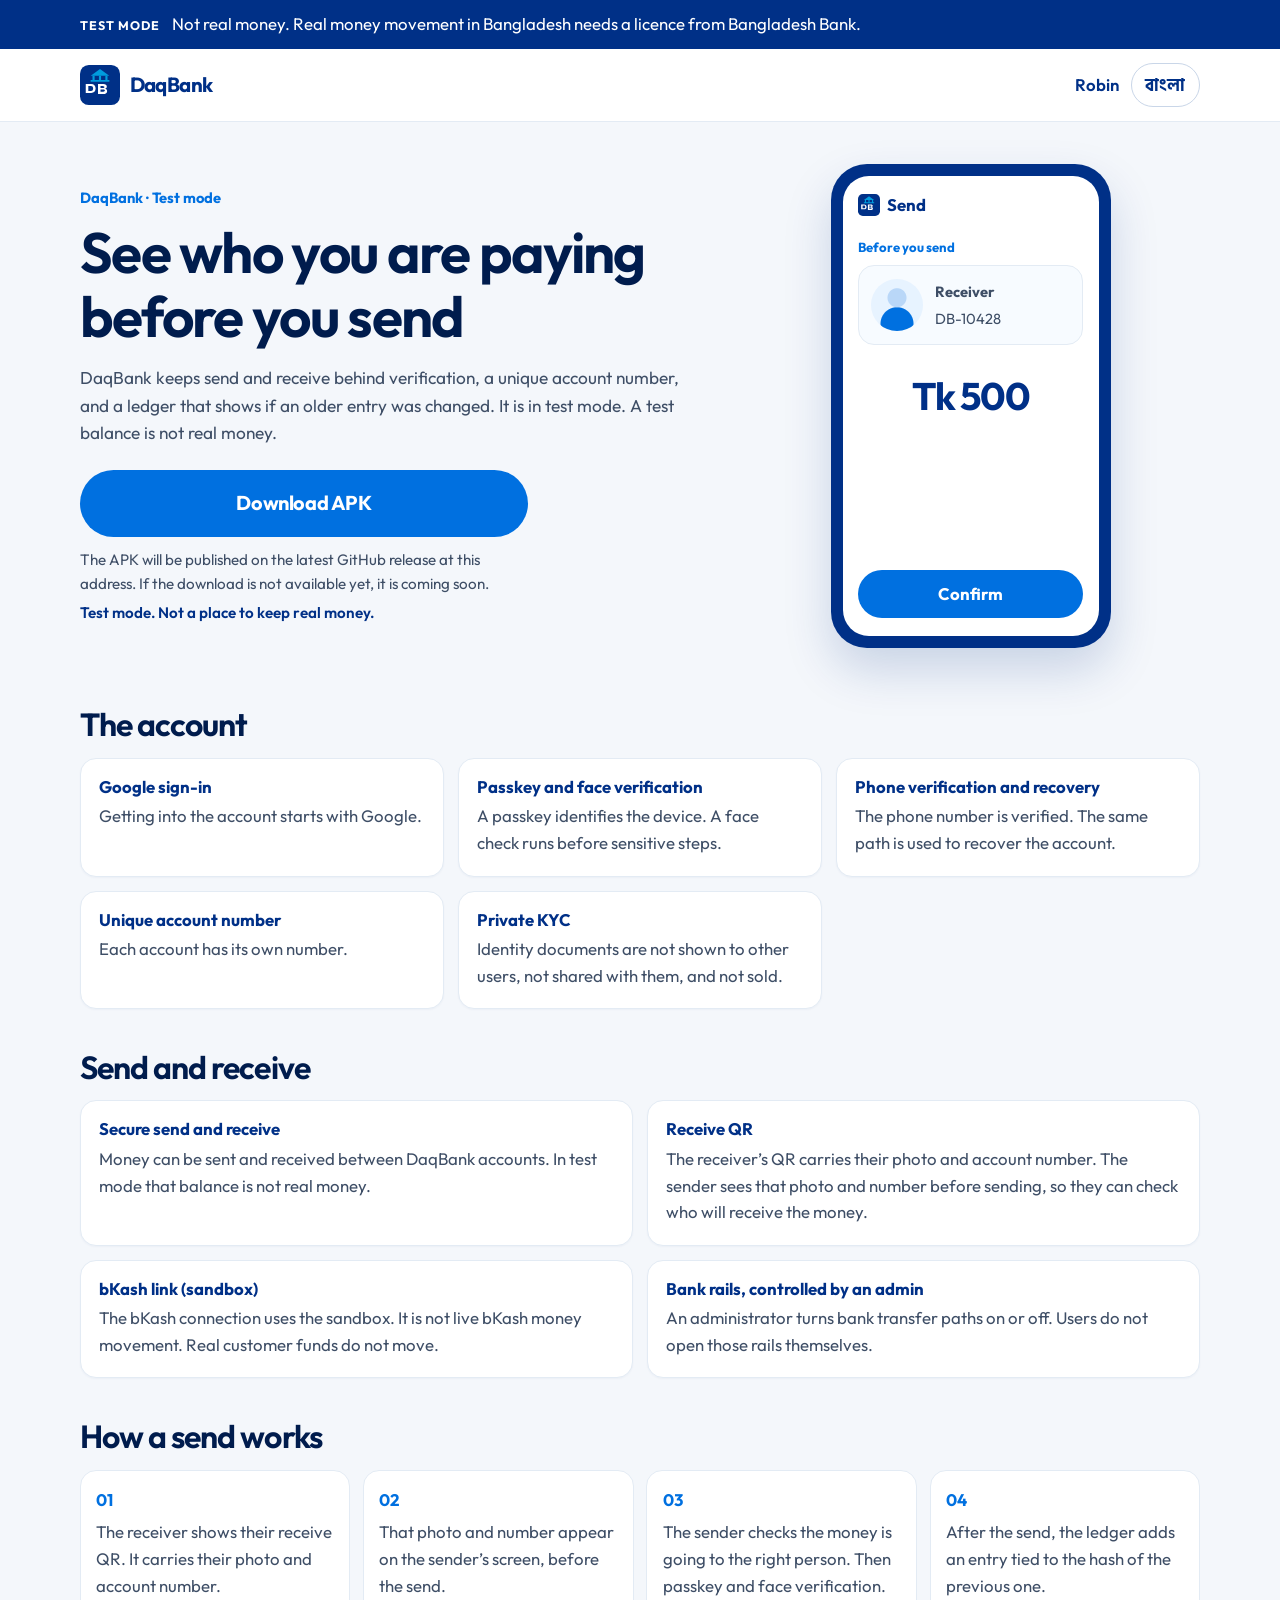
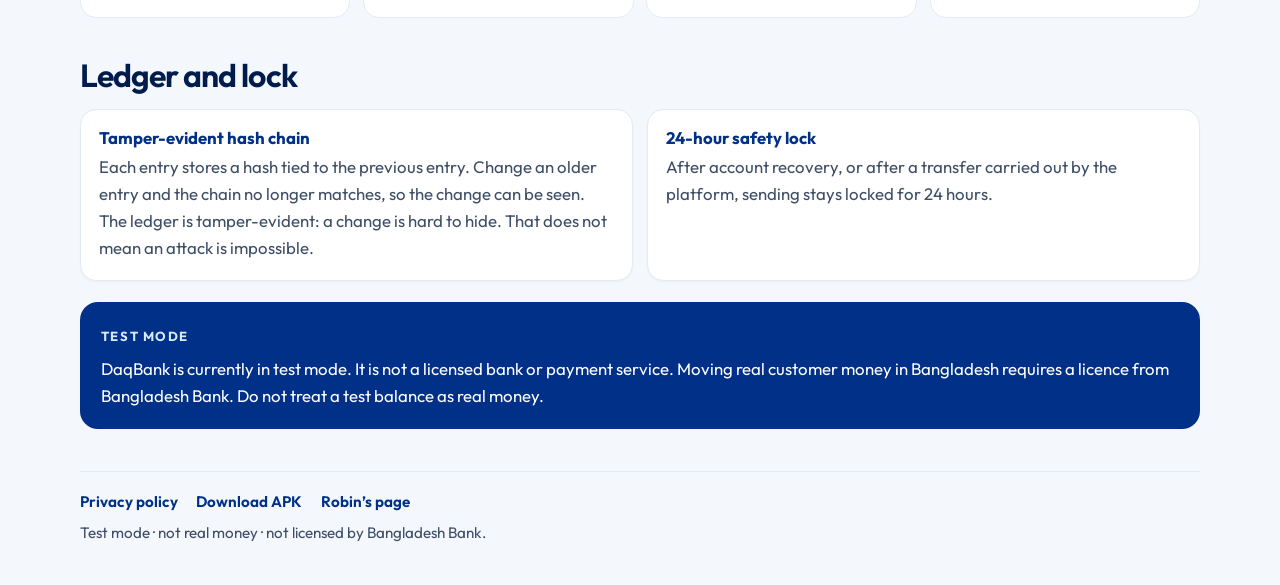
==== commit ef29781c: "Redesign the personal page and default to English Match the profile layout with a gradient backgroun" ====
--- a/daqbank/index.html
+++ b/daqbank/index.html
@@ -1,20 +1,20 @@
 <!DOCTYPE html>
-<html lang="bn" data-lang="bn">
+<html lang="en" data-lang="en">
 <head>
   <meta charset="utf-8">
   <meta name="viewport" content="width=device-width, initial-scale=1, viewport-fit=cover">
-  <title>ডাকব্যাংক — টেস্ট মোড</title>
-  <meta name="description" content="ডাকব্যাংক একটি টেস্ট-মোড অ্যান্ড্রয়েড অ্যাপ। আসল টাকা নয়। বাংলাদেশে প্রকৃত অর্থ লেনদেনে বাংলাদেশ ব্যাংকের লাইসেন্স লাগে।" data-desc-bn="ডাকব্যাংক একটি টেস্ট-মোড অ্যান্ড্রয়েড অ্যাপ। আসল টাকা নয়। বাংলাদেশে প্রকৃত অর্থ লেনদেনে বাংলাদেশ ব্যাংকের লাইসেন্স লাগে।" data-desc-en="DaqBank is a test-mode Android app. Not real money. Real money movement in Bangladesh needs a licence from Bangladesh Bank.">
+  <title>DaqBank — test mode</title>
+  <meta name="description" content="DaqBank is a test-mode Android app. Not real money. Real money movement in Bangladesh needs a licence from Bangladesh Bank." data-desc-bn="ডাকব্যাংক একটি টেস্ট-মোড অ্যান্ড্রয়েড অ্যাপ। আসল টাকা নয়। বাংলাদেশে প্রকৃত অর্থ লেনদেনে বাংলাদেশ ব্যাংকের লাইসেন্স লাগে।" data-desc-en="DaqBank is a test-mode Android app. Not real money. Real money movement in Bangladesh needs a licence from Bangladesh Bank.">
   <meta name="referrer" content="strict-origin-when-cross-origin">
   <meta name="theme-color" content="#003087">
   <meta name="robots" content="index,follow">
   <link rel="canonical" href="https://robinwebc.github.io/daqbank/">
   <meta property="og:type" content="website">
   <meta property="og:url" content="https://robinwebc.github.io/daqbank/">
-  <meta property="og:title" content="ডাকব্যাংক — টেস্ট মোড" data-title-bn="ডাকব্যাংক — টেস্ট মোড" data-title-en="DaqBank — test mode">
-  <meta property="og:description" content="ডাকব্যাংক একটি টেস্ট-মোড অ্যান্ড্রয়েড অ্যাপ। আসল টাকা নয়। বাংলাদেশে প্রকৃত অর্থ লেনদেনে বাংলাদেশ ব্যাংকের লাইসেন্স লাগে।" data-desc-bn="ডাকব্যাংক একটি টেস্ট-মোড অ্যান্ড্রয়েড অ্যাপ। আসল টাকা নয়। বাংলাদেশে প্রকৃত অর্থ লেনদেনে বাংলাদেশ ব্যাংকের লাইসেন্স লাগে।" data-desc-en="DaqBank is a test-mode Android app. Not real money. Real money movement in Bangladesh needs a licence from Bangladesh Bank.">
-  <meta property="og:locale" content="bn_BD">
-  <meta property="og:locale:alternate" content="en_US">
+  <meta property="og:title" content="DaqBank — test mode" data-title-bn="ডাকব্যাংক — টেস্ট মোড" data-title-en="DaqBank — test mode">
+  <meta property="og:description" content="DaqBank is a test-mode Android app. Not real money. Real money movement in Bangladesh needs a licence from Bangladesh Bank." data-desc-bn="ডাকব্যাংক একটি টেস্ট-মোড অ্যান্ড্রয়েড অ্যাপ। আসল টাকা নয়। বাংলাদেশে প্রকৃত অর্থ লেনদেনে বাংলাদেশ ব্যাংকের লাইসেন্স লাগে।" data-desc-en="DaqBank is a test-mode Android app. Not real money. Real money movement in Bangladesh needs a licence from Bangladesh Bank.">
+  <meta property="og:locale" content="en_US">
+  <meta property="og:locale:alternate" content="bn_BD">
   <meta name="twitter:card" content="summary">
   <meta name="twitter:site" content="@robinwebc">
   <link rel="icon" href="favicon.svg" type="image/svg+xml">
@@ -74,13 +74,11 @@
           <span class="lang-bn" lang="bn">রবিন</span>
           <span class="lang-en" lang="en">Robin</span>
         </a>
-        <div class="lang" role="group" aria-labelledby="lang-label">
-          <span id="lang-label" class="visually-hidden">
-            <span class="lang-bn" lang="bn">ভাষা</span>
-            <span class="lang-en" lang="en">Language</span>
-          </span>
-          <button type="button" data-lang-set="bn" lang="bn" aria-pressed="true">বাংলা</button>
-          <button type="button" data-lang-set="en" lang="en" aria-pressed="false">English</button>
+        <div class="lang">
+          <button type="button" data-lang-toggle>
+            <span class="lang-en" lang="bn">বাংলা</span>
+            <span class="lang-bn" lang="en">English</span>
+          </button>
         </div>
       </div>
     </div>
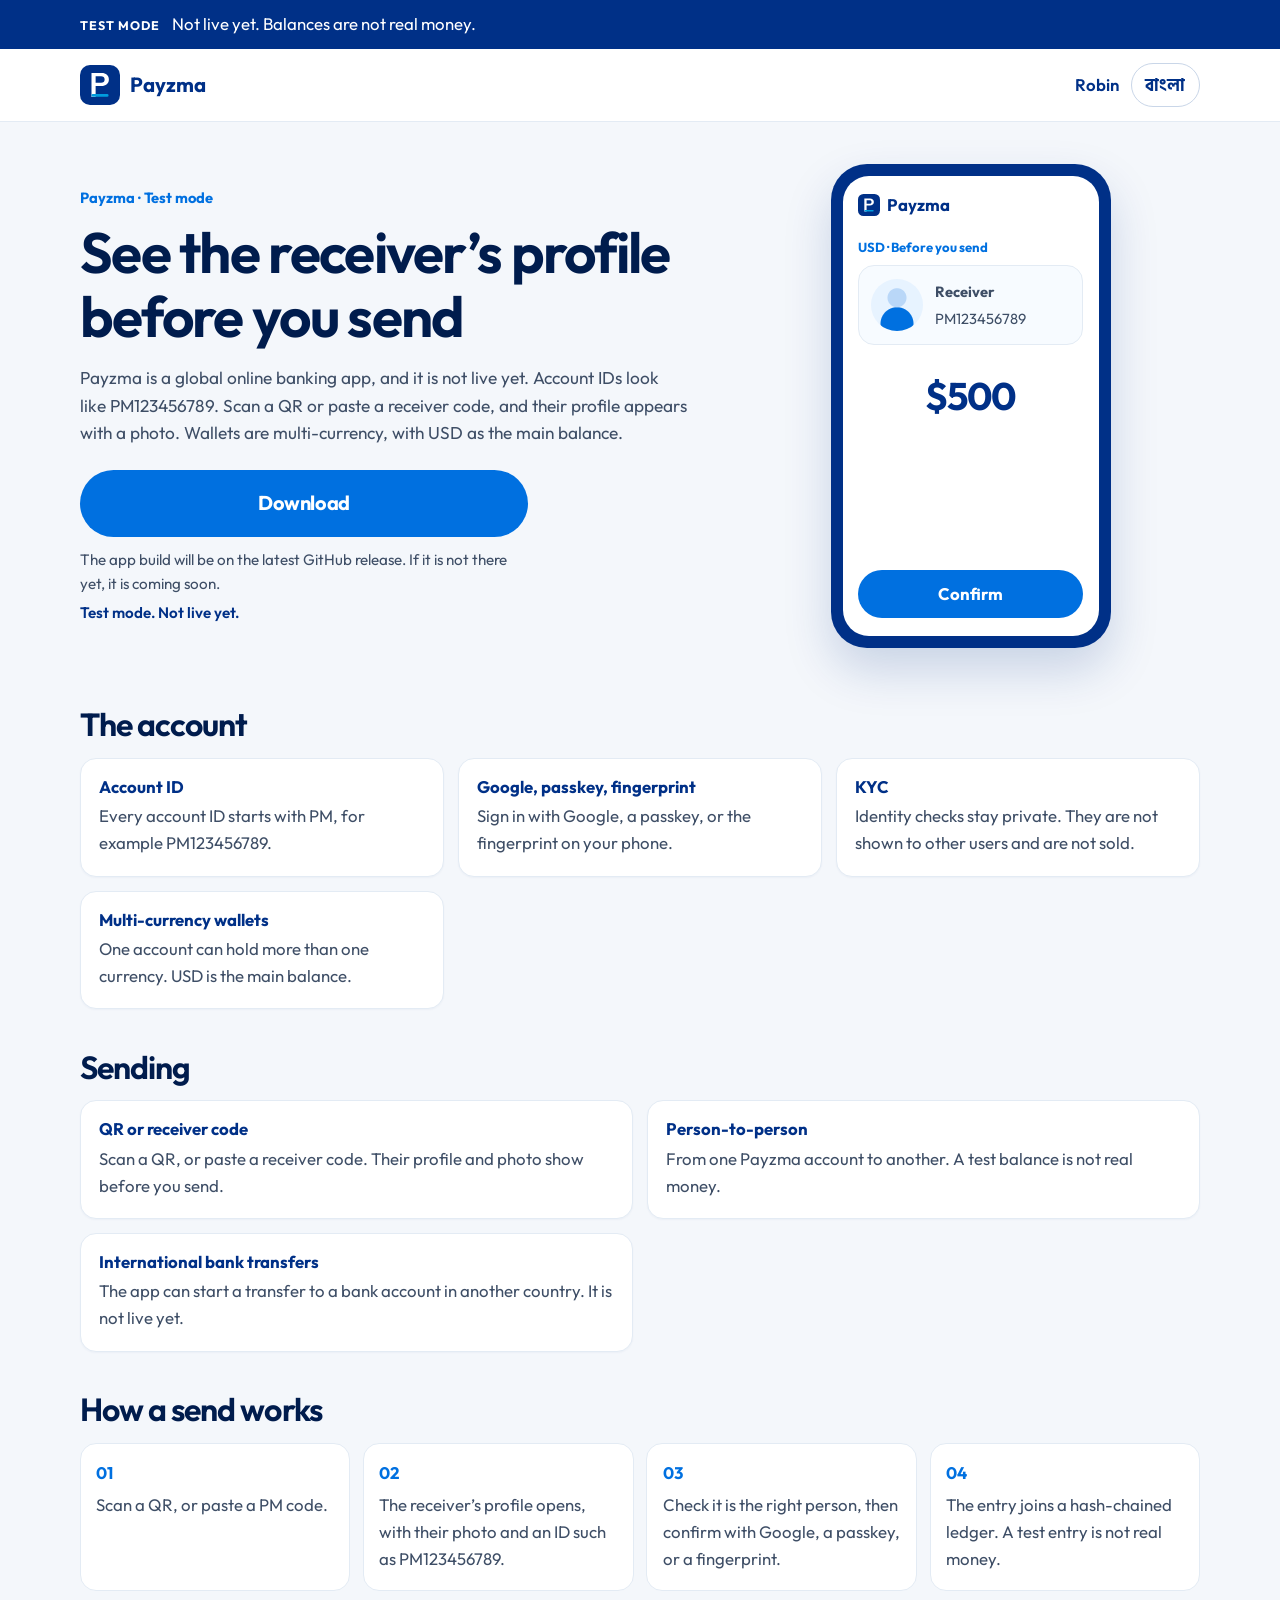
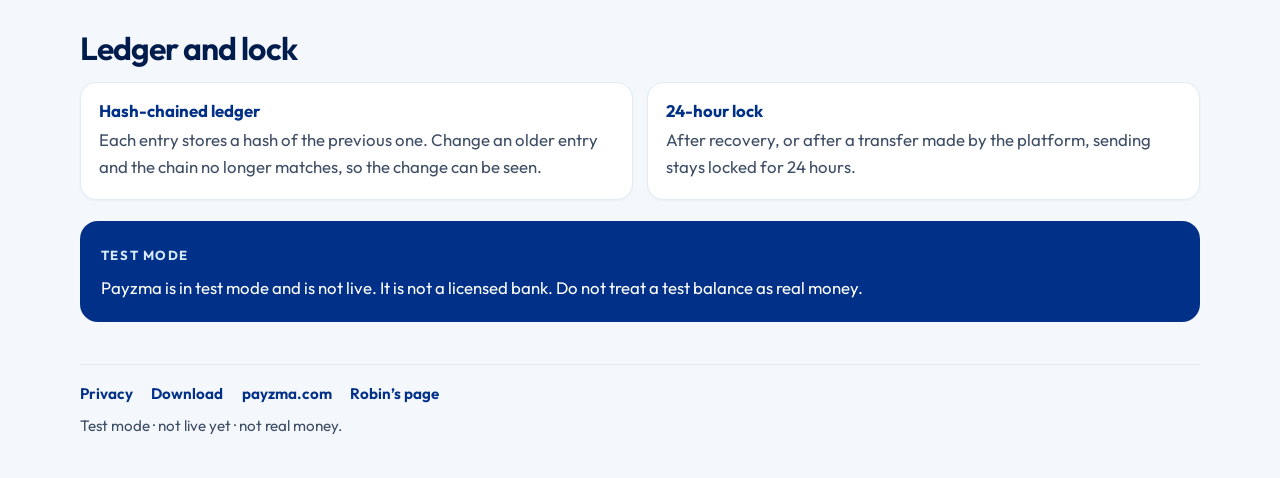
==== commit 546e36df: "Rebrand the banking app from DaqBank to Payzma Add the Payzma product and privacy pages, send the ol" ====
--- a/daqbank/index.html
+++ b/daqbank/index.html
@@ -1,348 +1,13 @@
 <!DOCTYPE html>
-<html lang="en" data-lang="en">
+<html lang="en">
 <head>
   <meta charset="utf-8">
-  <meta name="viewport" content="width=device-width, initial-scale=1, viewport-fit=cover">
-  <title>DaqBank — test mode</title>
-  <meta name="description" content="DaqBank is a test-mode Android app. Not real money. Real money movement in Bangladesh needs a licence from Bangladesh Bank." data-desc-bn="ডাকব্যাংক একটি টেস্ট-মোড অ্যান্ড্রয়েড অ্যাপ। আসল টাকা নয়। বাংলাদেশে প্রকৃত অর্থ লেনদেনে বাংলাদেশ ব্যাংকের লাইসেন্স লাগে।" data-desc-en="DaqBank is a test-mode Android app. Not real money. Real money movement in Bangladesh needs a licence from Bangladesh Bank.">
-  <meta name="referrer" content="strict-origin-when-cross-origin">
-  <meta name="theme-color" content="#003087">
-  <meta name="robots" content="index,follow">
-  <link rel="canonical" href="https://robinwebc.github.io/daqbank/">
-  <meta property="og:type" content="website">
-  <meta property="og:url" content="https://robinwebc.github.io/daqbank/">
-  <meta property="og:title" content="DaqBank — test mode" data-title-bn="ডাকব্যাংক — টেস্ট মোড" data-title-en="DaqBank — test mode">
-  <meta property="og:description" content="DaqBank is a test-mode Android app. Not real money. Real money movement in Bangladesh needs a licence from Bangladesh Bank." data-desc-bn="ডাকব্যাংক একটি টেস্ট-মোড অ্যান্ড্রয়েড অ্যাপ। আসল টাকা নয়। বাংলাদেশে প্রকৃত অর্থ লেনদেনে বাংলাদেশ ব্যাংকের লাইসেন্স লাগে।" data-desc-en="DaqBank is a test-mode Android app. Not real money. Real money movement in Bangladesh needs a licence from Bangladesh Bank.">
-  <meta property="og:locale" content="en_US">
-  <meta property="og:locale:alternate" content="bn_BD">
-  <meta name="twitter:card" content="summary">
-  <meta name="twitter:site" content="@robinwebc">
-  <link rel="icon" href="favicon.svg" type="image/svg+xml">
-  <link rel="preconnect" href="https://fonts.googleapis.com">
-  <link rel="preconnect" href="https://fonts.gstatic.com" crossorigin>
-  <link href="https://fonts.googleapis.com/css2?family=Hind+Siliguri:wght@400;500;600;700&family=Outfit:wght@400;500;600;700&display=swap" rel="stylesheet">
-  <link rel="stylesheet" href="../css/daqbank.css">
-  <script>
-    try {
-      var saved = localStorage.getItem("robin-lang");
-      if (saved === "en" || saved === "bn") {
-        document.documentElement.setAttribute("data-lang", saved);
-        document.documentElement.lang = saved;
-      }
-    } catch (e) {}
-  </script>
-  <script type="application/ld+json">
-  {
-    "@context": "https://schema.org",
-    "@type": "SoftwareApplication",
-    "name": "DaqBank",
-    "alternateName": "ডাকব্যাংক",
-    "applicationCategory": "FinanceApplication",
-    "operatingSystem": "Android",
-    "url": "https://robinwebc.github.io/daqbank/",
-    "downloadUrl": "https://github.com/robinwebc/robinwebc.github.io/releases/latest/download/DaqBank.apk",
-    "author": { "@type": "Person", "name": "Robin", "url": "https://github.com/robinwebc" },
-    "description": "Test-mode Android app for sending and receiving money. Not licensed by Bangladesh Bank. Not real money.",
-    "offers": { "@type": "Offer", "price": "0", "priceCurrency": "BDT" }
-  }
-  </script>
+  <title>Payzma</title>
+  <link rel="canonical" href="https://robinwebc.github.io/payzma/">
+  <meta http-equiv="refresh" content="0; url=/payzma/">
+  <script>location.replace("/payzma/");</script>
 </head>
-<body data-title-bn="ডাকব্যাংক — টেস্ট মোড" data-title-en="DaqBank — test mode">
-  <a class="skip" href="#content">
-    <span class="lang-bn" lang="bn">মূল অংশে যান</span>
-    <span class="lang-en" lang="en">Skip to content</span>
-  </a>
-  <p class="test-banner">
-    <strong>
-      <span class="lang-bn" lang="bn">টেস্ট মোড</span>
-      <span class="lang-en" lang="en">Test mode</span>
-    </strong>
-    <span>
-      <span class="lang-bn" lang="bn">আসল টাকা নয়। বাংলাদেশে প্রকৃত অর্থ লেনদেনে বাংলাদেশ ব্যাংকের লাইসেন্স লাগে।</span>
-      <span class="lang-en" lang="en">Not real money. Real money movement in Bangladesh needs a licence from Bangladesh Bank.</span>
-    </span>
-  </p>
-  <header class="top">
-    <div class="bar">
-      <a class="brand" href="./">
-        <img class="logo" src="favicon.svg" width="40" height="40" alt="">
-        <span class="lang-bn" lang="bn">ডাকব্যাংক</span>
-        <span class="lang-en" lang="en">DaqBank</span>
-      </a>
-      <div class="top-actions">
-        <a class="home-link" href="../">
-          <span class="lang-bn" lang="bn">রবিন</span>
-          <span class="lang-en" lang="en">Robin</span>
-        </a>
-        <div class="lang">
-          <button type="button" data-lang-toggle>
-            <span class="lang-en" lang="bn">বাংলা</span>
-            <span class="lang-bn" lang="en">English</span>
-          </button>
-        </div>
-      </div>
-    </div>
-  </header>
-
-  <div class="wrap">
-    <main id="content">
-      <section class="hero" aria-labelledby="daq-title">
-        <div>
-          <p class="kicker">
-            <span class="lang-bn" lang="bn">ডাকব্যাংক · টেস্ট মোড</span>
-            <span class="lang-en" lang="en">DaqBank · Test mode</span>
-          </p>
-          <h1 id="daq-title">
-            <span class="lang-bn" lang="bn">পাঠানোর আগে কাকে দিচ্ছেন, দেখে নিন</span>
-            <span class="lang-en" lang="en">See who you are paying before you send</span>
-          </h1>
-          <p class="lead">
-            <span class="lang-bn" lang="bn">ডাকব্যাংক সেন্ড ও রিসিভ রাখে যাচাইয়ের পেছনে: একটি নিজস্ব অ্যাকাউন্ট নম্বর, আর এমন খাতা যাতে পুরোনো এন্ট্রি বদলালে ধরা পড়ে। এখন এটি টেস্ট মোডে। টেস্ট ব্যালেন্স আসল টাকা নয়।</span>
-            <span class="lang-en" lang="en">DaqBank keeps send and receive behind verification, a unique account number, and a ledger that shows if an older entry was changed. It is in test mode. A test balance is not real money.</span>
-          </p>
-          <div class="cta" id="download">
-            <a class="dl" href="https://github.com/robinwebc/robinwebc.github.io/releases/latest/download/DaqBank.apk" target="_blank" rel="noopener noreferrer" aria-describedby="dl-note dl-test">
-              <span class="lang-bn" lang="bn">APK ডাউনলোড</span>
-              <span class="lang-en" lang="en">Download APK</span>
-            </a>
-            <p class="note" id="dl-note">
-              <span class="lang-bn" lang="bn">APK পরে সর্বশেষ GitHub রিলিজে এই ঠিকানায় দেওয়া হবে। ডাউনলোড এখন না পেলে, শিগগির আসছে।</span>
-              <span class="lang-en" lang="en">The APK will be published on the latest GitHub release at this address. If the download is not available yet, it is coming soon.</span>
-            </p>
-            <p class="near" id="dl-test">
-              <span class="lang-bn" lang="bn">টেস্ট মোড। আসল টাকা রাখার জায়গা নয়।</span>
-              <span class="lang-en" lang="en">Test mode. Not a place to keep real money.</span>
-            </p>
-          </div>
-        </div>
-        <div class="phone" aria-hidden="true">
-          <div class="screen">
-            <div class="screen-bar">
-              <img src="favicon.svg" width="22" height="22" alt="">
-              <span class="lang-bn" lang="bn">পাঠান</span>
-              <span class="lang-en" lang="en">Send</span>
-            </div>
-            <p class="screen-kicker">
-              <span class="lang-bn" lang="bn">পাঠানোর আগে</span>
-              <span class="lang-en" lang="en">Before you send</span>
-            </p>
-            <div class="who">
-              <span class="who-photo"></span>
-              <div>
-                <strong>
-                  <span class="lang-bn" lang="bn">প্রাপক</span>
-                  <span class="lang-en" lang="en">Receiver</span>
-                </strong>
-                <span>DB-10428</span>
-              </div>
-            </div>
-            <p class="amt">Tk 500</p>
-            <div class="screen-btn">
-              <span class="lang-bn" lang="bn">নিশ্চিত</span>
-              <span class="lang-en" lang="en">Confirm</span>
-            </div>
-          </div>
-        </div>
-      </section>
-
-      <section aria-labelledby="account-region">
-        <h2 id="account-region">
-          <span class="lang-bn" lang="bn">অ্যাকাউন্ট</span>
-          <span class="lang-en" lang="en">The account</span>
-        </h2>
-        <div class="cards">
-          <article class="card">
-            <h3>
-              <span class="lang-bn" lang="bn">Google সাইন-ইন</span>
-              <span class="lang-en" lang="en">Google sign-in</span>
-            </h3>
-            <p>
-              <span class="lang-bn" lang="bn">অ্যাকাউন্টে ঢোকা শুরু হয় Google দিয়ে।</span>
-              <span class="lang-en" lang="en">Getting into the account starts with Google.</span>
-            </p>
-          </article>
-          <article class="card">
-            <h3>
-              <span class="lang-bn" lang="bn">পাসকি ও ফেস যাচাই</span>
-              <span class="lang-en" lang="en">Passkey and face verification</span>
-            </h3>
-            <p>
-              <span class="lang-bn" lang="bn">পাসকি ডিভাইস চেনায়। সংবেদনশীল ধাপের আগে মুখ মিলিয়ে দেখা হয়।</span>
-              <span class="lang-en" lang="en">A passkey identifies the device. A face check runs before sensitive steps.</span>
-            </p>
-          </article>
-          <article class="card">
-            <h3>
-              <span class="lang-bn" lang="bn">ফোন যাচাই ও রিকভারি</span>
-              <span class="lang-en" lang="en">Phone verification and recovery</span>
-            </h3>
-            <p>
-              <span class="lang-bn" lang="bn">ফোন নম্বর যাচাই হয়। অ্যাকাউন্ট ফেরত পেতে সেই পথই ব্যবহার হয়।</span>
-              <span class="lang-en" lang="en">The phone number is verified. The same path is used to recover the account.</span>
-            </p>
-          </article>
-          <article class="card">
-            <h3>
-              <span class="lang-bn" lang="bn">নিজস্ব অ্যাকাউন্ট নম্বর</span>
-              <span class="lang-en" lang="en">Unique account number</span>
-            </h3>
-            <p>
-              <span class="lang-bn" lang="bn">প্রতিটি অ্যাকাউন্টের আলাদা নম্বর থাকে।</span>
-              <span class="lang-en" lang="en">Each account has its own number.</span>
-            </p>
-          </article>
-          <article class="card">
-            <h3>
-              <span class="lang-bn" lang="bn">প্রাইভেট কেওয়াইসি</span>
-              <span class="lang-en" lang="en">Private KYC</span>
-            </h3>
-            <p>
-              <span class="lang-bn" lang="bn">পরিচয়পত্র অন্য ব্যবহারকারীকে দেখানো হয় না, তাদের সাথে শেয়ারও করা হয় না, বিক্রিও হয় না।</span>
-              <span class="lang-en" lang="en">Identity documents are not shown to other users, not shared with them, and not sold.</span>
-            </p>
-          </article>
-        </div>
-      </section>
-
-      <section aria-labelledby="pay-region">
-        <h2 id="pay-region">
-          <span class="lang-bn" lang="bn">পাঠানো ও নেওয়া</span>
-          <span class="lang-en" lang="en">Send and receive</span>
-        </h2>
-        <div class="cards">
-          <article class="card">
-            <h3>
-              <span class="lang-bn" lang="bn">সুরক্ষিত সেন্ড ও রিসিভ</span>
-              <span class="lang-en" lang="en">Secure send and receive</span>
-            </h3>
-            <p>
-              <span class="lang-bn" lang="bn">ডাকব্যাংক অ্যাকাউন্টের মধ্যে টাকা পাঠানো ও নেওয়া যায়। টেস্ট মোডে এই ব্যালেন্স আসল টাকা নয়।</span>
-              <span class="lang-en" lang="en">Money can be sent and received between DaqBank accounts. In test mode that balance is not real money.</span>
-            </p>
-          </article>
-          <article class="card">
-            <h3>
-              <span class="lang-bn" lang="bn">রিসিভ কিউআর</span>
-              <span class="lang-en" lang="en">Receive QR</span>
-            </h3>
-            <p>
-              <span class="lang-bn" lang="bn">প্রাপকের কিউআরে তার ছবি ও অ্যাকাউন্ট নম্বর থাকে। পাঠানোর আগে সেন্ডারের পর্দায় সেই ছবি ও নম্বর দেখা যায়, যাতে মিলিয়ে নেওয়া যায় টাকা কার কাছে যাচ্ছে।</span>
-              <span class="lang-en" lang="en">The receiver’s QR carries their photo and account number. The sender sees that photo and number before sending, so they can check who will receive the money.</span>
-            </p>
-          </article>
-          <article class="card">
-            <h3>
-              <span class="lang-bn" lang="bn">বিকাশ লিংক (স্যান্ডবক্স)</span>
-              <span class="lang-en" lang="en">bKash link (sandbox)</span>
-            </h3>
-            <p>
-              <span class="lang-bn" lang="bn">বিকাশের সাথে যোগ স্যান্ডবক্সে। এটা লাইভ বিকাশ লেনদেন নয়। আসল গ্রাহকের টাকা নড়ে না।</span>
-              <span class="lang-en" lang="en">The bKash connection uses the sandbox. It is not live bKash money movement. Real customer funds do not move.</span>
-            </p>
-          </article>
-          <article class="card">
-            <h3>
-              <span class="lang-bn" lang="bn">ব্যাংক রেল, অ্যাডমিনের হাতে</span>
-              <span class="lang-en" lang="en">Bank rails, controlled by an admin</span>
-            </h3>
-            <p>
-              <span class="lang-bn" lang="bn">ব্যাংক ট্রান্সফারের পথ একজন অ্যাডমিন চালু বা বন্ধ করেন। ব্যবহারকারী নিজে ব্যাংক রেল খোলেন না।</span>
-              <span class="lang-en" lang="en">An administrator turns bank transfer paths on or off. Users do not open those rails themselves.</span>
-            </p>
-          </article>
-        </div>
-        <h2>
-          <span class="lang-bn" lang="bn">একটি সেন্ড যেভাবে হয়</span>
-          <span class="lang-en" lang="en">How a send works</span>
-        </h2>
-        <ol class="steps">
-          <li>
-            <span class="n">01</span>
-            <p>
-              <span class="lang-bn" lang="bn">প্রাপক নিজের রিসিভ কিউআর দেখান। তাতে ছবি ও অ্যাকাউন্ট নম্বর থাকে।</span>
-              <span class="lang-en" lang="en">The receiver shows their receive QR. It carries their photo and account number.</span>
-            </p>
-          </li>
-          <li>
-            <span class="n">02</span>
-            <p>
-              <span class="lang-bn" lang="bn">সেন্ডারের পর্দায় সেই ছবি ও নম্বর আসে, পাঠানোর আগে।</span>
-              <span class="lang-en" lang="en">That photo and number appear on the sender’s screen, before the send.</span>
-            </p>
-          </li>
-          <li>
-            <span class="n">03</span>
-            <p>
-              <span class="lang-bn" lang="bn">সেন্ডার মিলিয়ে দেখেন টাকা যাচ্ছে ঠিক মানুষটির কাছে। তারপর পাসকি ও ফেস যাচাই।</span>
-              <span class="lang-en" lang="en">The sender checks the money is going to the right person. Then passkey and face verification.</span>
-            </p>
-          </li>
-          <li>
-            <span class="n">04</span>
-            <p>
-              <span class="lang-bn" lang="bn">সেন্ড হলে খাতায় নতুন এন্ট্রি যুক্ত হয়, আগের এন্ট্রির হ্যাশের সাথে বাঁধা।</span>
-              <span class="lang-en" lang="en">After the send, the ledger adds an entry tied to the hash of the previous one.</span>
-            </p>
-          </li>
-        </ol>
-      </section>
-
-      <section aria-labelledby="book-region">
-        <h2 id="book-region">
-          <span class="lang-bn" lang="bn">খাতা ও তালা</span>
-          <span class="lang-en" lang="en">Ledger and lock</span>
-        </h2>
-        <div class="cards">
-          <article class="card">
-            <h3>
-              <span class="lang-bn" lang="bn">টেম্পার-এভিডেন্ট হ্যাশ-চেইন</span>
-              <span class="lang-en" lang="en">Tamper-evident hash chain</span>
-            </h3>
-            <p>
-              <span class="lang-bn" lang="bn">প্রতিটি এন্ট্রি আগের এন্ট্রির হ্যাশ ধরে রাখে। পুরোনো এন্ট্রি বদলালে চেইন আর মেলে না, তাই বদল ধরা পড়ে। খাতা টেম্পার-এভিডেন্ট: বদল লুকানো কঠিন। এর মানে এই নয় যে আক্রমণ অসম্ভব।</span>
-              <span class="lang-en" lang="en">Each entry stores a hash tied to the previous entry. Change an older entry and the chain no longer matches, so the change can be seen. The ledger is tamper-evident: a change is hard to hide. That does not mean an attack is impossible.</span>
-            </p>
-          </article>
-          <article class="card">
-            <h3>
-              <span class="lang-bn" lang="bn">২৪ ঘণ্টার সেফটি লক</span>
-              <span class="lang-en" lang="en">24-hour safety lock</span>
-            </h3>
-            <p>
-              <span class="lang-bn" lang="bn">অ্যাকাউন্ট রিকভারির পর, অথবা প্ল্যাটফর্ম নিজে কোনো ট্রান্সফার করলে, ২৪ ঘণ্টা পাঠানো বন্ধ থাকে।</span>
-              <span class="lang-en" lang="en">After account recovery, or after a transfer carried out by the platform, sending stays locked for 24 hours.</span>
-            </p>
-          </article>
-        </div>
-        <div class="callout">
-          <p><strong class="stamp">TEST MODE</strong></p>
-          <p>
-            <span class="lang-bn" lang="bn">ডাকব্যাংক এখন টেস্ট মোডে। এটি লাইসেন্সপ্রাপ্ত ব্যাংক বা পেমেন্ট সার্ভিস নয়। বাংলাদেশে গ্রাহকের আসল টাকা সরাতে বাংলাদেশ ব্যাংকের লাইসেন্স লাগে। টেস্ট ব্যালেন্সকে আসল টাকা হিসেবে নেবেন না।</span>
-            <span class="lang-en" lang="en">DaqBank is currently in test mode. It is not a licensed bank or payment service. Moving real customer money in Bangladesh requires a licence from Bangladesh Bank. Do not treat a test balance as real money.</span>
-          </p>
-        </div>
-      </section>
-    </main>
-
-    <footer class="site-footer">
-      <a href="privacy/">
-        <span class="lang-bn" lang="bn">গোপনীয়তা নীতি</span>
-        <span class="lang-en" lang="en">Privacy policy</span>
-      </a>
-      <a href="https://github.com/robinwebc/robinwebc.github.io/releases/latest/download/DaqBank.apk" target="_blank" rel="noopener noreferrer">
-        <span class="lang-bn" lang="bn">APK ডাউনলোড</span>
-        <span class="lang-en" lang="en">Download APK</span>
-      </a>
-      <a href="../">
-        <span class="lang-bn" lang="bn">রবিনের পাতা</span>
-        <span class="lang-en" lang="en">Robin’s page</span>
-      </a>
-      <p>
-        <span class="lang-bn" lang="bn">টেস্ট মোড · আসল টাকা নয় · বাংলাদেশ ব্যাংকের লাইসেন্স নেই।</span>
-        <span class="lang-en" lang="en">Test mode · not real money · not licensed by Bangladesh Bank.</span>
-      </p>
-    </footer>
-  </div>
-  <script src="../js/lang.js"></script>
+<body>
+  <p><a href="/payzma/">Payzma</a></p>
 </body>
 </html>
